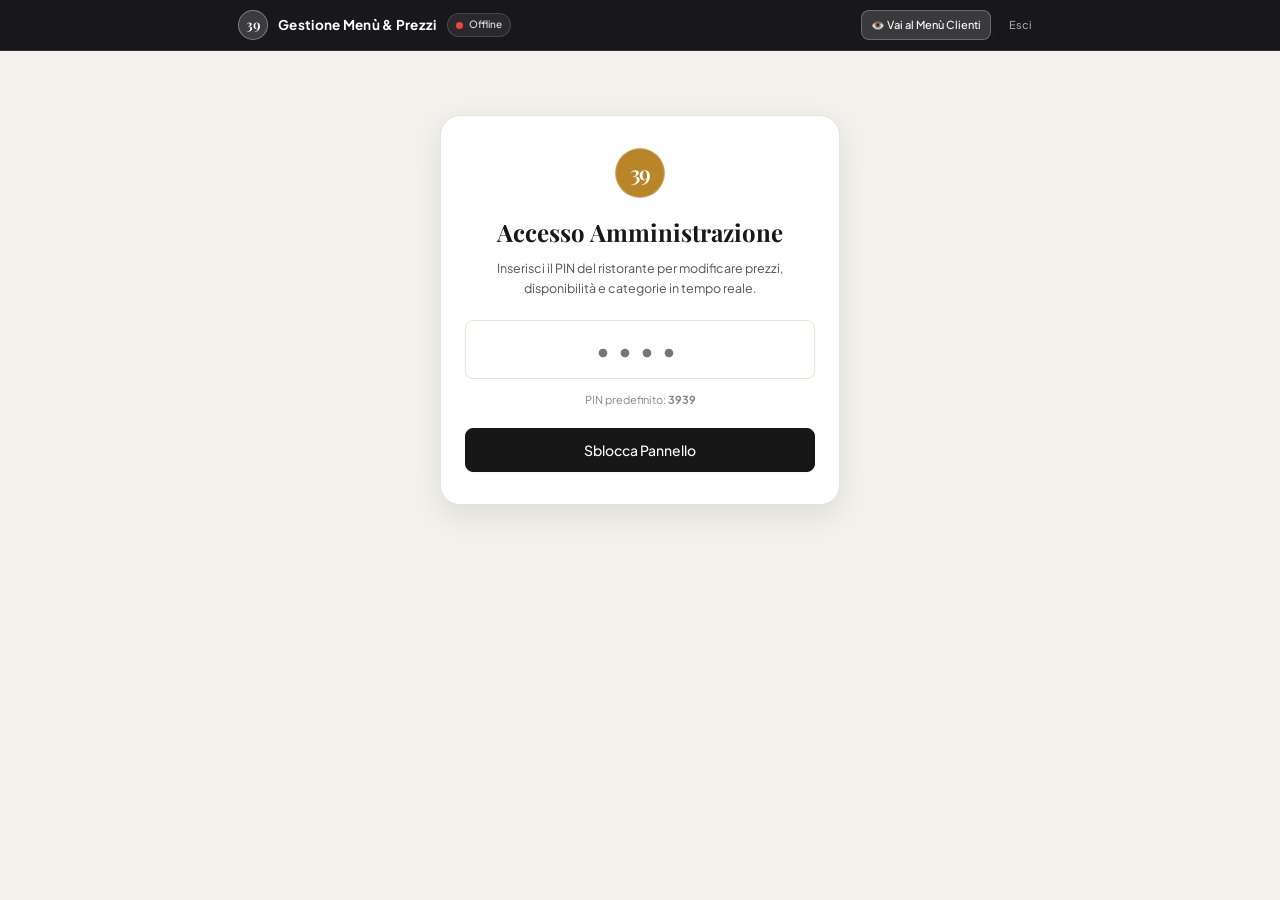
==== admin.html @ ec088609 "feat: digital menu for 39 Cafe with real-time sync and separated admin panel" ====
<!DOCTYPE html>
<html lang="it">
<head>
  <meta charset="utf-8" />
  <meta name="viewport" content="width=device-width, initial-scale=1, maximum-scale=5, viewport-fit=cover" />
  <meta name="theme-color" content="#18181b" />
  <meta name="robots" content="noindex, nofollow" />
  
  <title>Pannello di Gestione — 39 Café & Bistrot</title>

  <!-- Google Fonts: Playfair Display & Plus Jakarta Sans -->
  <link rel="preconnect" href="https://fonts.googleapis.com" />
  <link rel="preconnect" href="https://fonts.gstatic.com" crossorigin />
  <link href="https://fonts.googleapis.com/css2?family=Playfair+Display:ital,wght@0,400;0,600;0,700;1,400&family=Plus+Jakarta+Sans:wght@400;500;600;700&display=swap" rel="stylesheet" />

  <!-- Stylesheet Unificato -->
  <link rel="stylesheet" href="style.css" />
</head>
<body style="background: var(--bg-subtle);">

  <!-- Barra Superiore Navigazione Rapida Admin -->
  <div style="background: #18181b; color: #fff; border-bottom: 1px solid rgba(255,255,255,0.1); padding: 10px 0;">
    <div class="app-container" style="display: flex; justify-content: space-between; align-items: center; gap: 10px; flex-wrap: wrap;">
      <div style="display: flex; align-items: center; gap: 10px;">
        <span class="brand-logo-mark" style="width: 30px; height: 30px; font-size: 14px;">39</span>
        <strong style="font-size: 13.5px; letter-spacing: 0.3px;">Gestione Menù & Prezzi</strong>
        <div class="live-indicator" style="background: rgba(255,255,255,0.08); font-size: 10px; padding: 3px 8px;">
          <span class="live-dot" id="live-dot"></span>
          <span id="live-status-text">Online Live</span>
        </div>
      </div>

      <div style="display: flex; gap: 8px;">
        <a href="index.html" class="btn sm" style="background: rgba(255,255,255,0.15); color: #fff; border-color: rgba(255,255,255,0.25);">
          👁️ Vai al Menù Clienti
        </a>
        <button id="admin-logout-btn" class="btn sm" style="background: transparent; color: #a1a1aa; border-color: transparent;" onclick="window.AdminApp.logout()">
          Esci
        </button>
      </div>
    </div>
  </div>

  <!-- Contenitore Principale Schermata PIN o Dashboard -->
  <main class="app-container" style="padding-top: 24px; padding-bottom: 60px;">
    
    <!-- Schermata di Sblocco PIN (se non autenticato) -->
    <div id="admin-auth-screen" style="display: none; max-width: 400px; margin: 40px auto; text-align: center;">
      <div class="modal-box" style="padding: 32px 24px; box-shadow: var(--shadow-lg);">
        <div class="brand-logo-mark" style="margin: 0 auto 16px; background: var(--accent); color: #fff; width: 50px; height: 50px; font-size: 22px;">39</div>
        <h2 style="font-family: var(--font-serif); font-size: 24px; margin-bottom: 8px;">Accesso Amministrazione</h2>
        <p style="font-size: 12.5px; color: var(--ink-secondary); margin-bottom: 22px;">
          Inserisci il PIN del ristorante per modificare prezzi, disponibilità e categorie in tempo reale.
        </p>

        <form id="admin-pin-login-form">
          <input 
            type="password" 
            id="admin-standalone-pin-input" 
            class="form-control" 
            placeholder="••••" 
            maxlength="8" 
            style="text-align: center; font-size: 26px; letter-spacing: 8px; padding: 12px; margin-bottom: 12px;"
            autofocus
          />

          <p style="font-size: 11px; color: var(--ink-muted); margin-bottom: 20px;">
            PIN predefinito: <strong>3939</strong>
          </p>

          <button type="submit" class="btn primary" style="width: 100%; padding: 12px; font-size: 14px;">
            Sblocca Pannello
          </button>
        </form>
      </div>
    </div>

    <!-- Schermata Dashboard Completa (visibile dopo PIN) -->
    <div id="admin-dashboard-screen" style="display: none;">
      <!-- Popolato dinamicamente da admin.js -->
    </div>

  </main>

  <!-- Container Notifiche Toast -->
  <div class="toast-container" aria-live="polite"></div>

  <!-- ================= SCRIPT PANNELLO GESTIONE ================= -->
  <script src="js/data.js"></script>
  <script src="js/sync.js"></script>
  <script src="js/admin.js"></script>

</body>
</html>
---- style.css ----
/* ==========================================================================
   39 CAFÉ & BISTROT - STYLE SYSTEM (MINIMAL, ELEGANT, ULTRA-RESPONSIVE)
   ========================================================================== */

:root {
  --bg: #f9f8f5;
  --bg-subtle: #f3f1ec;
  --surface: #ffffff;
  --surface-hover: #faf9f6;
  --border: #e6e3dc;
  --border-focus: #c29d4c;
  
  --ink: #171717;
  --ink-secondary: #52525b;
  --ink-muted: #8b8882;
  
  --accent: #b88628;
  --accent-light: #fdf6e7;
  --accent-hover: #9c7120;
  
  --success: #15803d;
  --success-bg: #ecfdf5;
  --danger: #b91c1c;
  --danger-bg: #fef2f2;
  
  --radius-sm: 8px;
  --radius-md: 14px;
  --radius-lg: 20px;
  --radius-full: 9999px;
  
  --shadow-sm: 0 1px 3px rgba(0, 0, 0, 0.04);
  --shadow-md: 0 4px 14px rgba(0, 0, 0, 0.06);
  --shadow-lg: 0 10px 30px rgba(0, 0, 0, 0.09);
  
  --font-serif: 'Playfair Display', Georgia, serif;
  --font-sans: 'Plus Jakarta Sans', -apple-system, BlinkMacSystemFont, "Segoe UI", Roboto, sans-serif;
  
  --transition: all 0.2s cubic-bezier(0.16, 1, 0.3, 1);
}

/* Base Reset */
*, *::before, *::after {
  box-sizing: border-box;
  margin: 0;
  padding: 0;
}

html {
  scroll-behavior: smooth;
  -webkit-font-smoothing: antialiased;
  -moz-osx-font-smoothing: grayscale;
}

body {
  font-family: var(--font-sans);
  background: var(--bg);
  color: var(--ink);
  line-height: 1.55;
  font-size: 14px;
  padding-bottom: 70px;
}

img {
  max-width: 100%;
  height: auto;
  display: block;
}

button, input, select, textarea {
  font-family: inherit;
  font-size: inherit;
  color: inherit;
}

button {
  cursor: pointer;
  border: none;
  background: none;
  transition: var(--transition);
}

a {
  color: inherit;
  text-decoration: none;
}

/* ==========================================================================
   LAYOUT & CONTAINER
   ========================================================================== */

.app-container {
  max-width: 840px;
  margin: 0 auto;
  padding: 0 18px;
}

/* Header & Brand Banner */
.brand-hero {
  position: relative;
  border-radius: var(--radius-lg);
  overflow: hidden;
  margin-top: 18px;
  margin-bottom: 24px;
  background: #1e1e24;
  box-shadow: var(--shadow-md);
  min-height: 240px;
  display: flex;
  align-items: flex-end;
}

.brand-hero-img {
  position: absolute;
  inset: 0;
  width: 100%;
  height: 100%;
  object-fit: cover;
  filter: brightness(0.72) contrast(1.05);
  transition: transform 0.8s ease;
}

.brand-hero:hover .brand-hero-img {
  transform: scale(1.02);
}

.brand-hero-overlay {
  position: relative;
  z-index: 2;
  width: 100%;
  padding: 30px 24px 24px;
  background: linear-gradient(to top, rgba(14, 14, 16, 0.92) 0%, rgba(14, 14, 16, 0.4) 65%, transparent 100%);
  color: #ffffff;
}

.brand-badge-wrap {
  display: flex;
  justify-content: space-between;
  align-items: center;
  margin-bottom: 12px;
}

.brand-logo-mark {
  display: inline-flex;
  align-items: center;
  justify-content: center;
  width: 44px;
  height: 44px;
  border-radius: var(--radius-full);
  background: rgba(255, 255, 255, 0.16);
  backdrop-filter: blur(8px);
  border: 1px solid rgba(255, 255, 255, 0.35);
  font-family: var(--font-serif);
  font-size: 20px;
  font-weight: 600;
  color: #ffffff;
  letter-spacing: -0.5px;
}

.live-indicator {
  display: inline-flex;
  align-items: center;
  gap: 6px;
  padding: 5px 12px;
  border-radius: var(--radius-full);
  background: rgba(20, 20, 22, 0.65);
  backdrop-filter: blur(8px);
  border: 1px solid rgba(255, 255, 255, 0.15);
  font-size: 11px;
  font-weight: 500;
  color: #e4e4e7;
}

.live-dot {
  width: 7px;
  height: 7px;
  border-radius: 50%;
  background: #22c55e;
  box-shadow: 0 0 8px #22c55e;
  animation: pulse 2s infinite;
}

.live-dot.syncing {
  background: #eab308;
  box-shadow: 0 0 8px #eab308;
}

.live-dot.offline {
  background: #ef4444;
  box-shadow: none;
  animation: none;
}

@keyframes pulse {
  0% { transform: scale(0.95); opacity: 0.8; }
  50% { transform: scale(1.3); opacity: 1; }
  100% { transform: scale(0.95); opacity: 0.8; }
}

.brand-title {
  font-family: var(--font-serif);
  font-size: 34px;
  font-weight: 600;
  letter-spacing: -0.5px;
  line-height: 1.15;
  margin-bottom: 6px;
  text-shadow: 0 2px 4px rgba(0, 0, 0, 0.4);
}

.brand-subtitle {
  font-size: 13.5px;
  color: #d4d4d8;
  font-weight: 400;
  max-width: 560px;
  line-height: 1.45;
}

.brand-meta-pills {
  display: flex;
  flex-wrap: wrap;
  gap: 8px;
  margin-top: 14px;
  font-size: 11.5px;
}

.meta-pill {
  display: inline-flex;
  align-items: center;
  gap: 5px;
  padding: 4px 10px;
  border-radius: var(--radius-full);
  background: rgba(255, 255, 255, 0.12);
  backdrop-filter: blur(6px);
  color: #f4f4f5;
  border: 1px solid rgba(255, 255, 255, 0.1);
}

/* ==========================================================================
   SEARCH & STICKY CATEGORIES BAR
   ========================================================================== */

.menu-controls {
  position: sticky;
  top: 0;
  z-index: 90;
  background: rgba(249, 248, 245, 0.94);
  backdrop-filter: blur(12px);
  padding: 10px 0 12px;
  margin-bottom: 22px;
  border-bottom: 1px solid rgba(230, 227, 220, 0.8);
}

.search-box-wrap {
  position: relative;
  margin-bottom: 10px;
}

.search-icon {
  position: absolute;
  left: 14px;
  top: 50%;
  transform: translateY(-50%);
  color: var(--ink-muted);
  pointer-events: none;
  font-size: 14px;
}

.search-input {
  width: 100%;
  padding: 10px 14px 10px 38px;
  background: var(--surface);
  border: 1px solid var(--border);
  border-radius: var(--radius-full);
  font-size: 13.5px;
  outline: none;
  box-shadow: var(--shadow-sm);
  transition: var(--transition);
}

.search-input:focus {
  border-color: var(--border-focus);
  box-shadow: 0 0 0 3px rgba(184, 134, 40, 0.12);
}

.category-nav-bar {
  display: flex;
  gap: 7px;
  overflow-x: auto;
  scrollbar-width: none;
  -webkit-overflow-scrolling: touch;
  padding: 3px 2px;
}

.category-nav-bar::-webkit-scrollbar {
  display: none;
}

.cat-pill-btn {
  white-space: nowrap;
  padding: 7px 15px;
  border-radius: var(--radius-full);
  font-size: 12.5px;
  font-weight: 500;
  background: var(--surface);
  color: var(--ink-secondary);
  border: 1px solid var(--border);
  box-shadow: var(--shadow-sm);
  transition: var(--transition);
}

.cat-pill-btn:hover {
  border-color: var(--ink-muted);
  color: var(--ink);
}

.cat-pill-btn.active {
  background: var(--ink);
  color: #ffffff;
  border-color: var(--ink);
  box-shadow: 0 2px 8px rgba(0, 0, 0, 0.15);
}

.cat-pill-btn .count {
  display: inline-block;
  margin-left: 4px;
  font-size: 10.5px;
  opacity: 0.7;
}

/* Quick Filter Chips (Dietary) */
.filter-chips {
  display: flex;
  gap: 6px;
  overflow-x: auto;
  scrollbar-width: none;
  padding-top: 6px;
}

.filter-chips::-webkit-scrollbar {
  display: none;
}

.chip-btn {
  padding: 4px 10px;
  border-radius: var(--radius-full);
  font-size: 11px;
  font-weight: 500;
  background: var(--bg-subtle);
  border: 1px solid transparent;
  color: var(--ink-secondary);
  transition: var(--transition);
}

.chip-btn.active {
  background: var(--accent-light);
  border-color: var(--accent);
  color: var(--accent-hover);
  font-weight: 600;
}

/* ==========================================================================
   CATEGORY SECTIONS & DISH CARDS (FOTO VISIBILI & MINIMAL)
   ========================================================================== */

.category-section {
  margin-bottom: 34px;
  scroll-margin-top: 130px;
}

.category-header {
  margin-bottom: 16px;
  padding-bottom: 8px;
  border-bottom: 1.5px solid var(--border);
  display: flex;
  justify-content: space-between;
  align-items: baseline;
}

.category-header h2 {
  font-family: var(--font-serif);
  font-size: 24px;
  font-weight: 600;
  color: var(--ink);
  letter-spacing: -0.3px;
}

.category-header .cat-desc {
  font-size: 12.5px;
  color: var(--ink-muted);
  font-style: italic;
}

.dishes-grid {
  display: grid;
  grid-template-columns: 1fr;
  gap: 16px;
}

@media (min-width: 680px) {
  .dishes-grid {
    grid-template-columns: repeat(2, 1fr);
    gap: 18px;
  }
}

/* DISH CARD (FOTO BEN VISIBILE) */
.dish-card {
  background: var(--surface);
  border: 1px solid var(--border);
  border-radius: var(--radius-md);
  overflow: hidden;
  box-shadow: var(--shadow-sm);
  display: flex;
  flex-direction: column;
  transition: var(--transition);
  position: relative;
}

.dish-card:hover {
  box-shadow: var(--shadow-md);
  border-color: #d1cec7;
  transform: translateY(-2px);
}

.dish-card.unavailable {
  opacity: 0.62;
  filter: grayscale(0.2);
}

/* Card Photo Showcase */
.dish-card-img-wrap {
  width: 100%;
  height: 180px;
  position: relative;
  overflow: hidden;
  background: #ecebe6;
  cursor: pointer;
}

.dish-card-img {
  width: 100%;
  height: 100%;
  object-fit: cover;
  transition: transform 0.5s ease;
}

.dish-card:hover .dish-card-img {
  transform: scale(1.04);
}

.dish-badge {
  position: absolute;
  top: 10px;
  left: 10px;
  padding: 4px 9px;
  border-radius: var(--radius-full);
  font-size: 10.5px;
  font-weight: 600;
  letter-spacing: 0.3px;
  text-transform: uppercase;
  background: rgba(24, 24, 27, 0.85);
  color: #ffffff;
  backdrop-filter: blur(4px);
  z-index: 2;
}

.dish-badge.gold {
  background: rgba(184, 134, 40, 0.9);
  color: #fff;
}

.sold-out-overlay {
  position: absolute;
  inset: 0;
  background: rgba(24, 24, 27, 0.55);
  backdrop-filter: blur(2px);
  display: flex;
  align-items: center;
  justify-content: center;
  color: #ffffff;
  font-weight: 700;
  font-size: 14px;
  letter-spacing: 1px;
  text-transform: uppercase;
  z-index: 3;
}

/* Card Content */
.dish-card-body {
  padding: 15px 16px 16px;
  display: flex;
  flex-direction: column;
  flex-grow: 1;
}

.dish-title-row {
  display: flex;
  justify-content: space-between;
  align-items: flex-start;
  gap: 10px;
  margin-bottom: 6px;
}

.dish-name {
  font-family: var(--font-serif);
  font-size: 17.5px;
  font-weight: 600;
  color: var(--ink);
  line-height: 1.25;
}

.dish-price {
  font-family: var(--font-sans);
  font-size: 15px;
  font-weight: 700;
  color: var(--accent);
  white-space: nowrap;
}

.dish-desc {
  font-size: 12.5px;
  color: var(--ink-secondary);
  line-height: 1.45;
  margin-bottom: 12px;
  flex-grow: 1;
}

/* Dietary & Allergens info */
.dish-card-footer {
  display: flex;
  flex-wrap: wrap;
  align-items: center;
  justify-content: space-between;
  gap: 8px;
  padding-top: 10px;
  border-top: 1px dashed var(--border);
  font-size: 11px;
}

.dietary-tags {
  display: flex;
  flex-wrap: wrap;
  gap: 5px;
}

.diet-pill {
  padding: 2px 7px;
  border-radius: var(--radius-sm);
  background: var(--bg-subtle);
  color: var(--ink-secondary);
  font-size: 10.5px;
  font-weight: 500;
}

.allergens-pill {
  color: var(--ink-muted);
  font-size: 10.5px;
  cursor: pointer;
}

.allergens-pill:hover {
  color: var(--ink);
  text-decoration: underline;
}

/* Empty State */
.empty-notice {
  text-align: center;
  padding: 40px 20px;
  background: var(--surface);
  border: 1px dashed var(--border);
  border-radius: var(--radius-md);
  color: var(--ink-muted);
}

/* ==========================================================================
   FOOTER & ADMIN ACCESS
   ========================================================================== */

.site-footer {
  text-align: center;
  margin-top: 50px;
  padding-top: 25px;
  border-top: 1px solid var(--border);
  color: var(--ink-muted);
  font-size: 11.5px;
}

.footer-admin-btn {
  display: inline-flex;
  align-items: center;
  gap: 6px;
  margin-top: 12px;
  padding: 7px 16px;
  border-radius: var(--radius-full);
  background: var(--surface);
  border: 1px solid var(--border);
  color: var(--ink-secondary);
  font-size: 11.5px;
  font-weight: 500;
}

.footer-admin-btn:hover {
  background: var(--bg-subtle);
  color: var(--ink);
  border-color: var(--ink-muted);
}

/* ==========================================================================
   ADMIN PANEL (MINIMAL, DINAMICO 100%, SICURO)
   ========================================================================== */

.admin-view {
  background: var(--surface);
  border: 1px solid var(--border);
  border-radius: var(--radius-lg);
  box-shadow: var(--shadow-lg);
  margin-top: 20px;
  margin-bottom: 40px;
  overflow: hidden;
}

.admin-header {
  padding: 22px 24px;
  background: #18181b;
  color: #ffffff;
  display: flex;
  justify-content: space-between;
  align-items: center;
  flex-wrap: wrap;
  gap: 14px;
}

.admin-header h1 {
  font-family: var(--font-serif);
  font-size: 24px;
  font-weight: 600;
  margin-bottom: 4px;
}

.admin-header p {
  font-size: 12px;
  color: #a1a1aa;
}

.admin-header-actions {
  display: flex;
  gap: 8px;
}

.admin-nav-tabs {
  display: flex;
  border-bottom: 1px solid var(--border);
  background: var(--bg);
  padding: 0 16px;
  overflow-x: auto;
}

.admin-tab {
  padding: 12px 18px;
  font-size: 13px;
  font-weight: 500;
  color: var(--ink-secondary);
  border-bottom: 2px solid transparent;
  white-space: nowrap;
}

.admin-tab:hover {
  color: var(--ink);
}

.admin-tab.active {
  color: var(--ink);
  border-bottom-color: var(--accent);
  font-weight: 600;
  background: var(--surface);
}

.admin-content-body {
  padding: 24px;
}

/* Admin Toolbar */
.admin-toolbar {
  display: flex;
  flex-wrap: wrap;
  justify-content: space-between;
  align-items: center;
  gap: 12px;
  margin-bottom: 22px;
}

.admin-action-btn-group {
  display: flex;
  flex-wrap: wrap;
  gap: 8px;
}

/* Buttons */
.btn {
  display: inline-flex;
  align-items: center;
  justify-content: center;
  gap: 6px;
  padding: 8px 14px;
  border-radius: var(--radius-sm);
  font-size: 12.5px;
  font-weight: 500;
  border: 1px solid var(--border);
  background: var(--surface);
  color: var(--ink);
  box-shadow: var(--shadow-sm);
}

.btn:hover {
  background: var(--bg-subtle);
  border-color: #d1cec7;
}

.btn.primary {
  background: var(--ink);
  color: #ffffff;
  border-color: var(--ink);
}

.btn.primary:hover {
  background: #27272a;
}

.btn.accent {
  background: var(--accent);
  color: #ffffff;
  border-color: var(--accent);
}

.btn.accent:hover {
  background: var(--accent-hover);
}

.btn.danger {
  color: var(--danger);
  border-color: #fecaca;
  background: var(--danger-bg);
}

.btn.danger:hover {
  background: #fee2e2;
}

.btn.sm {
  padding: 5px 9px;
  font-size: 11px;
}

/* Quick Toggle Switch for Available / Sold Out */
.avail-toggle {
  display: inline-flex;
  align-items: center;
  gap: 7px;
  cursor: pointer;
  user-select: none;
  padding: 5px 10px;
  border-radius: var(--radius-full);
  font-size: 11.5px;
  font-weight: 600;
  transition: var(--transition);
}

.avail-toggle.in-stock {
  background: var(--success-bg);
  color: var(--success);
  border: 1px solid #bbf7d0;
}

.avail-toggle.out-of-stock {
  background: var(--danger-bg);
  color: var(--danger);
  border: 1px solid #fecaca;
}

/* Category Admin Card */
.admin-category-card {
  border: 1px solid var(--border);
  border-radius: var(--radius-md);
  margin-bottom: 22px;
  background: var(--surface);
  overflow: hidden;
  box-shadow: var(--shadow-sm);
}

.admin-category-head {
  padding: 14px 18px;
  background: var(--bg-subtle);
  border-bottom: 1px solid var(--border);
  display: flex;
  justify-content: space-between;
  align-items: center;
  flex-wrap: wrap;
  gap: 10px;
}

.admin-category-title-wrap {
  display: flex;
  align-items: center;
  gap: 10px;
}

.admin-category-title-wrap h3 {
  font-family: var(--font-serif);
  font-size: 18px;
  font-weight: 600;
  color: var(--ink);
}

.admin-category-desc {
  font-size: 12px;
  color: var(--ink-muted);
}

/* Admin Dish Row */
.admin-dish-row {
  display: grid;
  grid-template-columns: 56px 1fr auto auto auto;
  gap: 12px;
  align-items: center;
  padding: 12px 18px;
  border-bottom: 1px solid var(--border);
  transition: var(--transition);
}

.admin-dish-row:last-child {
  border-bottom: none;
}

.admin-dish-row:hover {
  background: var(--surface-hover);
}

.admin-dish-thumb {
  width: 56px;
  height: 48px;
  border-radius: var(--radius-sm);
  object-fit: cover;
  background: #e6e3dc;
}

.admin-dish-info h4 {
  font-size: 14px;
  font-weight: 600;
  color: var(--ink);
  margin-bottom: 2px;
}

.admin-dish-info p {
  font-size: 11.5px;
  color: var(--ink-muted);
  max-width: 380px;
  white-space: nowrap;
  overflow: hidden;
  text-overflow: ellipsis;
}

.admin-dish-price-input {
  width: 72px;
  padding: 5px 8px;
  border: 1px solid var(--border);
  border-radius: var(--radius-sm);
  font-size: 12.5px;
  font-weight: 600;
  text-align: right;
  background: var(--bg);
}

.admin-dish-price-input:focus {
  border-color: var(--border-focus);
  background: #ffffff;
}

/* ==========================================================================
   MODAL DIALOGS (ELEGANT & CLEAN)
   ========================================================================== */

.modal-backdrop {
  position: fixed;
  inset: 0;
  background: rgba(18, 18, 20, 0.65);
  backdrop-filter: blur(5px);
  z-index: 1000;
  display: grid;
  place-items: center;
  padding: 16px;
  overflow-y: auto;
}

.modal-box {
  width: min(540px, 100%);
  max-height: 90vh;
  background: var(--surface);
  border-radius: var(--radius-lg);
  box-shadow: var(--shadow-lg);
  border: 1px solid var(--border);
  display: flex;
  flex-direction: column;
  overflow: hidden;
  animation: modalEnter 0.25s cubic-bezier(0.16, 1, 0.3, 1);
}

@keyframes modalEnter {
  from { opacity: 0; transform: translateY(12px) scale(0.98); }
  to { opacity: 1; transform: translateY(0) scale(1); }
}

.modal-header {
  padding: 18px 22px;
  border-bottom: 1px solid var(--border);
  display: flex;
  justify-content: space-between;
  align-items: center;
}

.modal-header h2 {
  font-family: var(--font-serif);
  font-size: 20px;
  font-weight: 600;
}

.modal-close-btn {
  font-size: 20px;
  color: var(--ink-muted);
  padding: 4px;
  border-radius: var(--radius-sm);
}

.modal-close-btn:hover {
  color: var(--ink);
  background: var(--bg-subtle);
}

.modal-body {
  padding: 22px;
  overflow-y: auto;
}

.form-group {
  margin-bottom: 15px;
}

.form-group label {
  display: block;
  font-size: 12px;
  font-weight: 600;
  color: var(--ink-secondary);
  margin-bottom: 5px;
}

.form-control {
  width: 100%;
  padding: 9px 12px;
  border: 1px solid var(--border);
  border-radius: var(--radius-sm);
  background: var(--surface);
  font-size: 13px;
  outline: none;
  transition: var(--transition);
}

.form-control:focus {
  border-color: var(--border-focus);
  box-shadow: 0 0 0 3px rgba(184, 134, 40, 0.12);
}

textarea.form-control {
  min-height: 70px;
  resize: vertical;
}

.form-row {
  display: grid;
  grid-template-columns: 1fr 1fr;
  gap: 12px;
}

.checkbox-group {
  display: flex;
  flex-wrap: wrap;
  gap: 10px;
  margin-top: 6px;
}

.checkbox-label {
  display: inline-flex;
  align-items: center;
  gap: 6px;
  font-size: 12px;
  color: var(--ink-secondary);
  cursor: pointer;
  background: var(--bg-subtle);
  padding: 5px 10px;
  border-radius: var(--radius-sm);
  border: 1px solid var(--border);
}

.checkbox-label input {
  cursor: pointer;
}

.modal-footer {
  padding: 14px 22px;
  border-top: 1px solid var(--border);
  background: var(--bg);
  display: flex;
  justify-content: flex-end;
  gap: 10px;
}

/* ==========================================================================
   TOAST NOTIFICATION (FEEDBACK VISIVO IMMEDIATO)
   ========================================================================== */

.toast-container {
  position: fixed;
  bottom: 24px;
  left: 50%;
  transform: translateX(-50%);
  z-index: 2000;
  display: flex;
  flex-direction: column;
  gap: 8px;
  pointer-events: none;
}

.toast {
  background: #18181b;
  color: #ffffff;
  padding: 10px 18px;
  border-radius: var(--radius-full);
  font-size: 12.5px;
  font-weight: 500;
  box-shadow: var(--shadow-lg);
  border: 1px solid rgba(255, 255, 255, 0.15);
  animation: toastFade 0.25s ease-out;
  display: flex;
  align-items: center;
  gap: 8px;
}

@keyframes toastFade {
  from { opacity: 0; transform: translateY(10px); }
  to { opacity: 1; transform: translateY(0); }
}

/* ==========================================================================
   QR CODE DISPLAY TAB
   ========================================================================== */

.qr-box {
  background: var(--surface);
  border: 1px solid var(--border);
  border-radius: var(--radius-md);
  padding: 30px 20px;
  text-align: center;
  max-width: 420px;
  margin: 0 auto;
}

.qr-img {
  width: 220px;
  height: 220px;
  margin: 16px auto;
  border-radius: var(--radius-sm);
  background: #fff;
  padding: 10px;
  border: 1px solid var(--border);
}

/* ==========================================================================
   RESPONSIVE DESIGN ADAPTATIONS
   ========================================================================== */

@media (max-width: 600px) {
  .app-container {
    padding: 0 12px;
  }
  
  .brand-hero {
    min-height: 200px;
    margin-top: 10px;
    margin-bottom: 16px;
  }
  
  .brand-hero-overlay {
    padding: 20px 16px 16px;
  }
  
  .brand-title {
    font-size: 26px;
  }
  
  .brand-subtitle {
    font-size: 12.5px;
  }
  
  .category-header h2 {
    font-size: 20px;
  }
  
  .dish-card-img-wrap {
    height: 150px;
  }
  
  .admin-header {
    padding: 16px;
  }
  
  .admin-content-body {
    padding: 14px;
  }
  
  .admin-dish-row {
    grid-template-columns: 46px 1fr auto auto;
    gap: 8px;
    padding: 10px 8px;
  }
  
  .admin-dish-thumb {
    width: 46px;
    height: 40px;
  }
  
  .admin-dish-info h4 {
    font-size: 13px;
  }
  
  .admin-dish-price-input {
    width: 62px;
    font-size: 11.5px;
    padding: 4px;
  }
}

/* Print Styles for QR Code Table Tent */
@media print {
  body {
    background: #fff;
    padding: 0;
  }
  #public-menu-container,
  .admin-header,
  .admin-nav-tabs,
  .admin-toolbar,
  .btn,
  .site-footer,
  .toast-container {
    display: none !important;
  }
  .admin-view {
    border: none;
    box-shadow: none;
    margin: 0;
  }
  .admin-content-body {
    padding: 0;
  }
  .qr-box {
    border: 2px solid #222;
    border-radius: 16px;
    padding: 40px;
    max-width: 500px;
    margin: 60px auto;
    page-break-inside: avoid;
  }
  .qr-img {
    width: 260px;
    height: 260px;
  }
}
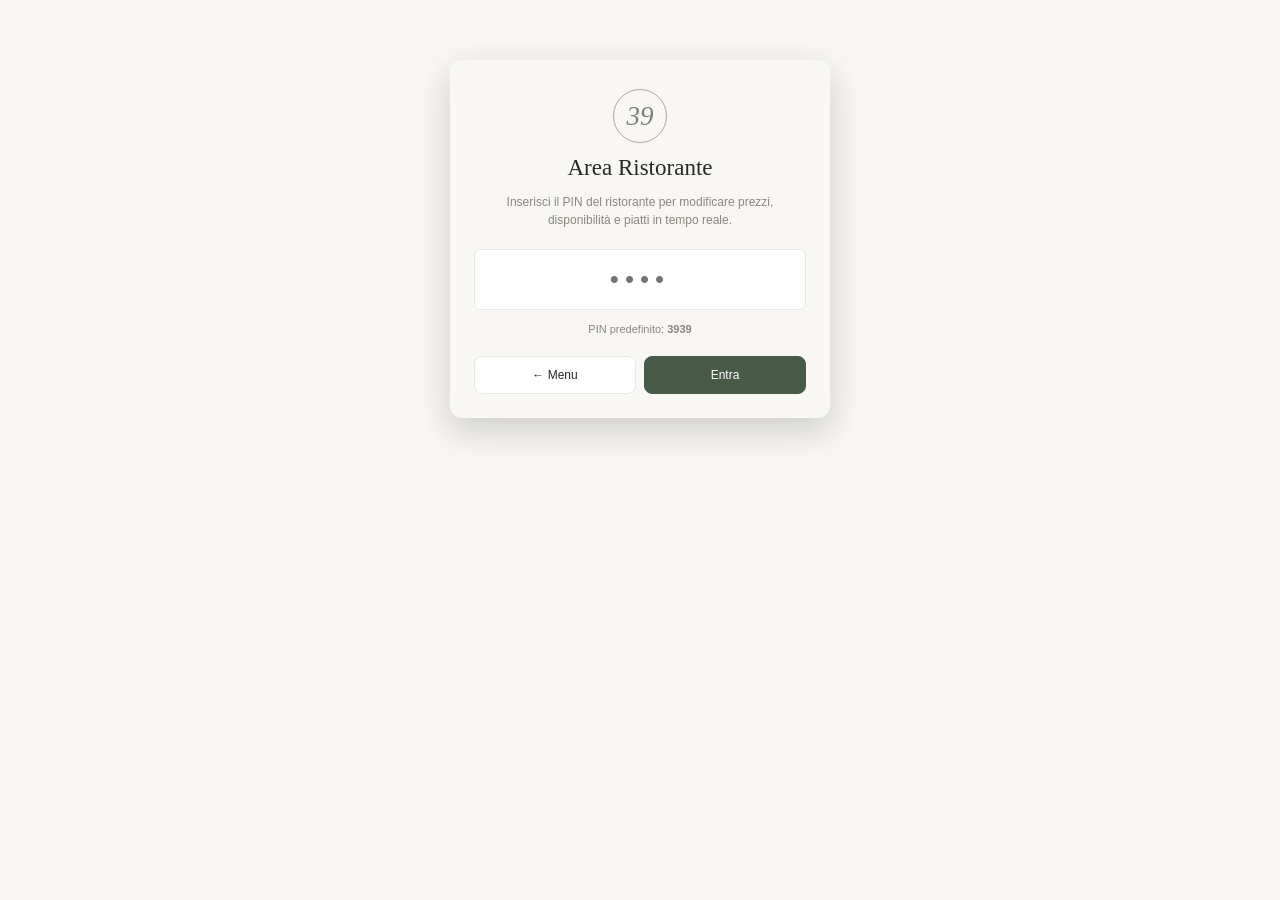
==== commit d9bd49ce: "Restyling interfaccia grafica minimale carta & inchiostro (Georgia, accordion e minimal admin)" ====
--- a/admin.html
+++ b/admin.html
@@ -2,90 +2,56 @@
 <html lang="it">
 <head>
   <meta charset="utf-8" />
-  <meta name="viewport" content="width=device-width, initial-scale=1, maximum-scale=5, viewport-fit=cover" />
-  <meta name="theme-color" content="#18181b" />
+  <meta name="viewport" content="width=device-width, initial-scale=1" />
+  <meta name="theme-color" content="#f8f7f4" />
   <meta name="robots" content="noindex, nofollow" />
   
-  <title>Pannello di Gestione — 39 Café & Bistrot</title>
+  <title>Gestione menu — 39 Café & Bistrot</title>
 
-  <!-- Google Fonts: Playfair Display & Plus Jakarta Sans -->
-  <link rel="preconnect" href="https://fonts.googleapis.com" />
-  <link rel="preconnect" href="https://fonts.gstatic.com" crossorigin />
-  <link href="https://fonts.googleapis.com/css2?family=Playfair+Display:ital,wght@0,400;0,600;0,700;1,400&family=Plus+Jakarta+Sans:wght@400;500;600;700&display=swap" rel="stylesheet" />
-
-  <!-- Stylesheet Unificato -->
+  <!-- Foglio di Stile Minimal Paper & Ink -->
   <link rel="stylesheet" href="style.css" />
 </head>
-<body style="background: var(--bg-subtle);">
+<body>
 
-  <!-- Barra Superiore Navigazione Rapida Admin -->
-  <div style="background: #18181b; color: #fff; border-bottom: 1px solid rgba(255,255,255,0.1); padding: 10px 0;">
-    <div class="app-container" style="display: flex; justify-content: space-between; align-items: center; gap: 10px; flex-wrap: wrap;">
-      <div style="display: flex; align-items: center; gap: 10px;">
-        <span class="brand-logo-mark" style="width: 30px; height: 30px; font-size: 14px;">39</span>
-        <strong style="font-size: 13.5px; letter-spacing: 0.3px;">Gestione Menù & Prezzi</strong>
-        <div class="live-indicator" style="background: rgba(255,255,255,0.08); font-size: 10px; padding: 3px 8px;">
-          <span class="live-dot" id="live-dot"></span>
-          <span id="live-status-text">Online Live</span>
+  <!-- Schermata di Sblocco PIN (se non autenticato) -->
+  <div id="admin-auth-screen" style="display: none; padding: 60px 15px;">
+    <div class="modal" style="margin: auto; max-width: 380px; text-align: center;">
+      <div class="brand-mark" style="margin-top: 5px;">39</div>
+      <h2 style="margin-bottom: 6px;">Area Ristorante</h2>
+      <p style="font-size: 12px; color: var(--muted); margin-bottom: 20px;">
+        Inserisci il PIN del ristorante per modificare prezzi, disponibilità e piatti in tempo reale.
+      </p>
+
+      <form id="admin-pin-login-form">
+        <input 
+          type="password" 
+          id="admin-standalone-pin-input" 
+          placeholder="••••" 
+          maxlength="8" 
+          style="text-align: center; font-size: 26px; letter-spacing: 6px; padding: 10px; margin-bottom: 8px;"
+          autofocus
+        />
+        <p style="font-size: 11px; color: var(--muted); margin-bottom: 18px;">
+          PIN predefinito: <strong>3939</strong>
+        </p>
+
+        <div style="display: flex; gap: 8px;">
+          <a href="index.html" class="btn" style="flex: 1;">← Menu</a>
+          <button type="submit" class="btn primary" style="flex: 1;">Entra</button>
         </div>
-      </div>
-
-      <div style="display: flex; gap: 8px;">
-        <a href="index.html" class="btn sm" style="background: rgba(255,255,255,0.15); color: #fff; border-color: rgba(255,255,255,0.25);">
-          👁️ Vai al Menù Clienti
-        </a>
-        <button id="admin-logout-btn" class="btn sm" style="background: transparent; color: #a1a1aa; border-color: transparent;" onclick="window.AdminApp.logout()">
-          Esci
-        </button>
-      </div>
+      </form>
     </div>
   </div>
 
-  <!-- Contenitore Principale Schermata PIN o Dashboard -->
-  <main class="app-container" style="padding-top: 24px; padding-bottom: 60px;">
-    
-    <!-- Schermata di Sblocco PIN (se non autenticato) -->
-    <div id="admin-auth-screen" style="display: none; max-width: 400px; margin: 40px auto; text-align: center;">
-      <div class="modal-box" style="padding: 32px 24px; box-shadow: var(--shadow-lg);">
-        <div class="brand-logo-mark" style="margin: 0 auto 16px; background: var(--accent); color: #fff; width: 50px; height: 50px; font-size: 22px;">39</div>
-        <h2 style="font-family: var(--font-serif); font-size: 24px; margin-bottom: 8px;">Accesso Amministrazione</h2>
-        <p style="font-size: 12.5px; color: var(--ink-secondary); margin-bottom: 22px;">
-          Inserisci il PIN del ristorante per modificare prezzi, disponibilità e categorie in tempo reale.
-        </p>
-
-        <form id="admin-pin-login-form">
-          <input 
-            type="password" 
-            id="admin-standalone-pin-input" 
-            class="form-control" 
-            placeholder="••••" 
-            maxlength="8" 
-            style="text-align: center; font-size: 26px; letter-spacing: 8px; padding: 12px; margin-bottom: 12px;"
-            autofocus
-          />
-
-          <p style="font-size: 11px; color: var(--ink-muted); margin-bottom: 20px;">
-            PIN predefinito: <strong>3939</strong>
-          </p>
-
-          <button type="submit" class="btn primary" style="width: 100%; padding: 12px; font-size: 14px;">
-            Sblocca Pannello
-          </button>
-        </form>
-      </div>
-    </div>
-
-    <!-- Schermata Dashboard Completa (visibile dopo PIN) -->
-    <div id="admin-dashboard-screen" style="display: none;">
-      <!-- Popolato dinamicamente da admin.js -->
-    </div>
-
+  <!-- Dashboard Admin Principale (visibile dopo PIN) -->
+  <main class="admin" id="admin-dashboard-screen" style="display: none;">
+    <!-- Popolato dinamicamente da admin.js -->
   </main>
 
-  <!-- Container Notifiche Toast -->
+  <!-- Contenitore Notifiche Toast -->
   <div class="toast-container" aria-live="polite"></div>
 
-  <!-- ================= SCRIPT PANNELLO GESTIONE ================= -->
+  <!-- Scripts -->
   <script src="js/data.js"></script>
   <script src="js/sync.js"></script>
   <script src="js/admin.js"></script>
--- a/style.css
+++ b/style.css
@@ -1,82 +1,42 @@
 /* ==========================================================================
-   39 CAFÉ & BISTROT - STYLE SYSTEM (MINIMAL, ELEGANT, ULTRA-RESPONSIVE)
+   39 CAFÉ & BISTROT - MINIMAL PAPER & INK DESIGN SYSTEM
+   Stile minimalista, caldo ed editoriale per menu digitale e pannello admin.
    ========================================================================== */
 
 :root {
-  --bg: #f9f8f5;
-  --bg-subtle: #f3f1ec;
-  --surface: #ffffff;
-  --surface-hover: #faf9f6;
-  --border: #e6e3dc;
-  --border-focus: #c29d4c;
-  
-  --ink: #171717;
-  --ink-secondary: #52525b;
-  --ink-muted: #8b8882;
-  
-  --accent: #b88628;
-  --accent-light: #fdf6e7;
-  --accent-hover: #9c7120;
-  
-  --success: #15803d;
-  --success-bg: #ecfdf5;
-  --danger: #b91c1c;
-  --danger-bg: #fef2f2;
-  
+  --bg: #f8f7f4;
+  --paper: #ffffff;
+  --ink: #292923;
+  --muted: #89877e;
+  --line: #e9e8e2;
+  --green: #485b49;
+  --green-hover: #3a4a3b;
+  --radius: 12px;
   --radius-sm: 8px;
-  --radius-md: 14px;
-  --radius-lg: 20px;
-  --radius-full: 9999px;
-  
+  --font-serif: Georgia, "Times New Roman", serif;
+  --font-sans: Arial, -apple-system, BlinkMacSystemFont, "Segoe UI", Roboto, sans-serif;
   --shadow-sm: 0 1px 3px rgba(0, 0, 0, 0.04);
-  --shadow-md: 0 4px 14px rgba(0, 0, 0, 0.06);
-  --shadow-lg: 0 10px 30px rgba(0, 0, 0, 0.09);
-  
-  --font-serif: 'Playfair Display', Georgia, serif;
-  --font-sans: 'Plus Jakarta Sans', -apple-system, BlinkMacSystemFont, "Segoe UI", Roboto, sans-serif;
-  
-  --transition: all 0.2s cubic-bezier(0.16, 1, 0.3, 1);
-}
-
-/* Base Reset */
-*, *::before, *::after {
+  --shadow-modal: 0 12px 35px rgba(32, 32, 25, 0.2);
+}
+
+* {
   box-sizing: border-box;
+}
+
+body {
   margin: 0;
-  padding: 0;
-}
-
-html {
-  scroll-behavior: smooth;
+  background: var(--bg);
+  color: var(--ink);
+  font: 14px/1.5 var(--font-sans);
   -webkit-font-smoothing: antialiased;
-  -moz-osx-font-smoothing: grayscale;
-}
-
-body {
-  font-family: var(--font-sans);
-  background: var(--bg);
-  color: var(--ink);
-  line-height: 1.55;
-  font-size: 14px;
-  padding-bottom: 70px;
-}
-
-img {
-  max-width: 100%;
-  height: auto;
-  display: block;
-}
-
-button, input, select, textarea {
-  font-family: inherit;
-  font-size: inherit;
-  color: inherit;
+}
+
+button, input, textarea, select {
+  font: inherit;
 }
 
 button {
   cursor: pointer;
-  border: none;
-  background: none;
-  transition: var(--transition);
 }
 
 a {
@@ -85,1090 +45,751 @@
 }
 
 /* ==========================================================================
-   LAYOUT & CONTAINER
+   LAYOUT PAGINA PUBBLICA
    ========================================================================== */
 
-.app-container {
-  max-width: 840px;
-  margin: 0 auto;
-  padding: 0 18px;
-}
-
-/* Header & Brand Banner */
-.brand-hero {
-  position: relative;
-  border-radius: var(--radius-lg);
+.page {
+  max-width: 780px;
+  margin: auto;
+  padding: 34px 22px 70px;
+}
+
+.brand {
+  padding: 40px 0 28px;
+  text-align: center;
+}
+
+.brand-photo {
+  width: 100%;
+  height: 180px;
+  border-radius: var(--radius);
+  background: #e8e5df;
+  display: grid;
+  place-items: center;
+  color: #999;
   overflow: hidden;
-  margin-top: 18px;
-  margin-bottom: 24px;
-  background: #1e1e24;
-  box-shadow: var(--shadow-md);
-  min-height: 240px;
-  display: flex;
-  align-items: flex-end;
-}
-
-.brand-hero-img {
-  position: absolute;
-  inset: 0;
+  margin-bottom: 5px;
+}
+
+.brand-photo img {
   width: 100%;
   height: 100%;
   object-fit: cover;
-  filter: brightness(0.72) contrast(1.05);
-  transition: transform 0.8s ease;
-}
-
-.brand-hero:hover .brand-hero-img {
-  transform: scale(1.02);
-}
-
-.brand-hero-overlay {
+  display: block;
+}
+
+.brand-mark {
+  width: 54px;
+  height: 54px;
+  margin: 25px auto 12px;
+  border: 1px solid #aaa99f;
+  border-radius: 50%;
+  display: grid;
+  place-items: center;
+  color: #7d8176;
+  font: italic 27px var(--font-serif);
+  line-height: 1;
+}
+
+.brand h1 {
+  font: 32px/1.1 var(--font-serif);
+  font-weight: 400;
+  margin: 0 0 8px;
+  letter-spacing: -0.4px;
+  color: var(--ink);
+}
+
+.brand p {
+  font: 14px var(--font-serif);
+  color: var(--muted);
+  margin: 0;
+}
+
+.brand-meta {
+  font-size: 11px;
+  color: var(--muted);
+  margin-top: 10px;
+  display: flex;
+  justify-content: center;
+  gap: 14px;
+  flex-wrap: wrap;
+}
+
+/* Controls: Ricerca e Filtri */
+.controls-wrap {
+  margin: 18px 0 16px;
+}
+
+.search-box {
   position: relative;
-  z-index: 2;
+  margin-bottom: 12px;
+}
+
+.search-box input {
   width: 100%;
-  padding: 30px 24px 24px;
-  background: linear-gradient(to top, rgba(14, 14, 16, 0.92) 0%, rgba(14, 14, 16, 0.4) 65%, transparent 100%);
-  color: #ffffff;
-}
-
-.brand-badge-wrap {
+  padding: 10px 14px 10px 36px;
+  background: var(--paper);
+  border: 1px solid var(--line);
+  border-radius: var(--radius-sm);
+  color: var(--ink);
+  font-size: 13px;
+  outline: none;
+  transition: border-color 0.15s ease;
+}
+
+.search-box input:focus {
+  border-color: #aaa99f;
+}
+
+.search-box input::placeholder {
+  color: #a4a29a;
+}
+
+.search-box .search-icon {
+  position: absolute;
+  left: 12px;
+  top: 50%;
+  transform: translateY(-50%);
+  font-size: 13px;
+  color: var(--muted);
+  pointer-events: none;
+}
+
+.diet-chips {
+  display: flex;
+  gap: 6px;
+  flex-wrap: wrap;
+  align-items: center;
+}
+
+.diet-chip {
+  padding: 5px 12px;
+  border: 1px solid var(--line);
+  border-radius: 20px;
+  background: var(--paper);
+  color: var(--muted);
+  font-size: 11px;
+  cursor: pointer;
+  transition: all 0.15s ease;
+}
+
+.diet-chip:hover {
+  border-color: #ccc;
+  color: var(--ink);
+}
+
+.diet-chip.active {
+  background: var(--green);
+  color: #fff;
+  border-color: var(--green);
+}
+
+/* Menu label & Live Status */
+.menu-label {
   display: flex;
   justify-content: space-between;
-  align-items: center;
-  margin-bottom: 12px;
-}
-
-.brand-logo-mark {
+  align-items: baseline;
+  margin: 22px 0 13px;
+}
+
+.menu-label h2 {
+  font: 21px var(--font-serif);
+  margin: 0;
+  font-weight: 400;
+}
+
+.menu-label .live-status-pill {
+  font-size: 11px;
+  color: var(--muted);
   display: inline-flex;
   align-items: center;
-  justify-content: center;
-  width: 44px;
-  height: 44px;
-  border-radius: var(--radius-full);
-  background: rgba(255, 255, 255, 0.16);
-  backdrop-filter: blur(8px);
-  border: 1px solid rgba(255, 255, 255, 0.35);
-  font-family: var(--font-serif);
-  font-size: 20px;
-  font-weight: 600;
-  color: #ffffff;
-  letter-spacing: -0.5px;
-}
-
-.live-indicator {
-  display: inline-flex;
-  align-items: center;
   gap: 6px;
-  padding: 5px 12px;
-  border-radius: var(--radius-full);
-  background: rgba(20, 20, 22, 0.65);
-  backdrop-filter: blur(8px);
-  border: 1px solid rgba(255, 255, 255, 0.15);
-  font-size: 11px;
-  font-weight: 500;
-  color: #e4e4e7;
 }
 
 .live-dot {
   width: 7px;
   height: 7px;
   border-radius: 50%;
-  background: #22c55e;
-  box-shadow: 0 0 8px #22c55e;
-  animation: pulse 2s infinite;
+  display: inline-block;
+  background: #a1a1aa;
+}
+
+.live-dot.online {
+  background: #2e7d32;
+  box-shadow: 0 0 0 2px rgba(46, 125, 50, 0.2);
 }
 
 .live-dot.syncing {
-  background: #eab308;
-  box-shadow: 0 0 8px #eab308;
+  background: #f59e0b;
 }
 
 .live-dot.offline {
-  background: #ef4444;
-  box-shadow: none;
-  animation: none;
-}
-
-@keyframes pulse {
-  0% { transform: scale(0.95); opacity: 0.8; }
-  50% { transform: scale(1.3); opacity: 1; }
-  100% { transform: scale(0.95); opacity: 0.8; }
-}
-
-.brand-title {
+  background: #9ca3af;
+}
+
+/* Categorie Collapsible Accordion */
+.category {
+  margin: 9px 0;
+  border: 1px solid var(--line);
+  border-radius: var(--radius);
+  background: var(--paper);
+  overflow: hidden;
+  transition: box-shadow 0.15s ease;
+}
+
+.category summary {
+  list-style: none;
+  display: flex;
+  align-items: center;
+  justify-content: space-between;
+  padding: 18px 19px;
+  cursor: pointer;
+  font: 18px var(--font-serif);
+  user-select: none;
+}
+
+.category summary::-webkit-details-marker {
+  display: none;
+}
+
+.category summary::after {
+  content: '＋';
+  font: 20px Arial;
+  color: #777;
+  font-weight: 300;
+  line-height: 1;
+}
+
+.category[open] summary::after {
+  content: '−';
+}
+
+.category[open] summary {
+  border-bottom: 1px solid var(--line);
+}
+
+.category-body {
+  padding: 12px 19px 16px;
+}
+
+.category-desc {
+  font-size: 11px;
+  color: var(--muted);
+  margin: 0 0 12px;
+  font-style: italic;
+}
+
+/* Piatti Singoli */
+.dish {
+  display: grid;
+  grid-template-columns: 1fr 92px;
+  gap: 14px;
+  align-items: center;
+  padding: 14px 0;
+  border-bottom: 1px solid #f0efeb;
+}
+
+.dish:last-child {
+  border: 0;
+  padding-bottom: 2px;
+}
+
+.dish h3 {
+  font: 16px var(--font-serif);
+  margin: 0;
+  font-weight: 400;
+  color: var(--ink);
+}
+
+.dish h3 .dish-badge {
   font-family: var(--font-serif);
-  font-size: 34px;
+  font-style: italic;
+  font-size: 11px;
+  color: var(--green);
+  margin-left: 6px;
+  font-weight: normal;
+}
+
+.dish p {
+  font-size: 12px;
+  color: #77766f;
+  margin: 5px 0;
+  line-height: 1.45;
+}
+
+.price {
+  font-size: 12px;
+  color: var(--green);
+  white-space: nowrap;
   font-weight: 600;
-  letter-spacing: -0.5px;
-  line-height: 1.15;
-  margin-bottom: 6px;
-  text-shadow: 0 2px 4px rgba(0, 0, 0, 0.4);
-}
-
-.brand-subtitle {
-  font-size: 13.5px;
-  color: #d4d4d8;
+  margin-top: 4px;
+}
+
+.dish img {
+  width: 92px;
+  height: 78px;
+  object-fit: cover;
+  border-radius: 8px;
+  background: #ecebe5;
+  cursor: pointer;
+  transition: transform 0.15s ease, opacity 0.15s ease;
+}
+
+.dish img:hover {
+  transform: scale(1.02);
+}
+
+.allergens {
+  font-size: 9px;
+  color: #999;
+  display: block;
+  margin-top: 3px;
+  text-transform: uppercase;
+  letter-spacing: 0.3px;
+}
+
+.unavailable {
+  opacity: 0.48;
+}
+
+.empty {
+  padding: 25px;
+  text-align: center;
+  color: var(--muted);
+  font-size: 13px;
+}
+
+.footer {
+  text-align: center;
+  margin-top: 35px;
+  color: #aaa;
+  font-size: 10px;
+  line-height: 1.6;
+}
+
+.admin-link {
+  display: inline-block;
+  margin-top: 15px;
+  color: #8a887f;
+  font-size: 10px;
+  text-decoration: underline;
+  text-underline-offset: 3px;
+  cursor: pointer;
+}
+
+/* ==========================================================================
+   PANNELLO ADMIN & GESTIONE
+   ========================================================================== */
+
+.admin {
+  max-width: 840px;
+  margin: 35px auto;
+  padding: 0 20px 60px;
+}
+
+.admin-top {
+  display: flex;
+  justify-content: space-between;
+  align-items: center;
+  margin-bottom: 20px;
+  flex-wrap: wrap;
+  gap: 12px;
+}
+
+.admin h1 {
+  font: 30px var(--font-serif);
   font-weight: 400;
-  max-width: 560px;
-  line-height: 1.45;
-}
-
-.brand-meta-pills {
-  display: flex;
-  flex-wrap: wrap;
-  gap: 8px;
-  margin-top: 14px;
-  font-size: 11.5px;
-}
-
-.meta-pill {
+  margin: 6px 0;
+  letter-spacing: -0.3px;
+}
+
+.admin p {
+  color: var(--muted);
+  font-size: 12px;
+  margin: 0;
+}
+
+.admin small {
+  color: var(--muted);
+  letter-spacing: 0.8px;
+  font-size: 10px;
+  text-transform: uppercase;
+}
+
+.btn {
+  border: 1px solid var(--line);
+  border-radius: 8px;
+  padding: 9px 13px;
+  background: white;
+  color: var(--ink);
+  font-size: 12px;
+  transition: all 0.15s ease;
   display: inline-flex;
   align-items: center;
   gap: 5px;
-  padding: 4px 10px;
-  border-radius: var(--radius-full);
-  background: rgba(255, 255, 255, 0.12);
-  backdrop-filter: blur(6px);
-  color: #f4f4f5;
-  border: 1px solid rgba(255, 255, 255, 0.1);
-}
-
-/* ==========================================================================
-   SEARCH & STICKY CATEGORIES BAR
-   ========================================================================== */
-
-.menu-controls {
-  position: sticky;
-  top: 0;
-  z-index: 90;
-  background: rgba(249, 248, 245, 0.94);
-  backdrop-filter: blur(12px);
-  padding: 10px 0 12px;
-  margin-bottom: 22px;
-  border-bottom: 1px solid rgba(230, 227, 220, 0.8);
-}
-
-.search-box-wrap {
-  position: relative;
-  margin-bottom: 10px;
-}
-
-.search-icon {
-  position: absolute;
-  left: 14px;
-  top: 50%;
-  transform: translateY(-50%);
-  color: var(--ink-muted);
-  pointer-events: none;
-  font-size: 14px;
-}
-
-.search-input {
-  width: 100%;
-  padding: 10px 14px 10px 38px;
-  background: var(--surface);
-  border: 1px solid var(--border);
-  border-radius: var(--radius-full);
-  font-size: 13.5px;
-  outline: none;
-  box-shadow: var(--shadow-sm);
-  transition: var(--transition);
-}
-
-.search-input:focus {
-  border-color: var(--border-focus);
-  box-shadow: 0 0 0 3px rgba(184, 134, 40, 0.12);
-}
-
-.category-nav-bar {
-  display: flex;
-  gap: 7px;
-  overflow-x: auto;
-  scrollbar-width: none;
-  -webkit-overflow-scrolling: touch;
-  padding: 3px 2px;
-}
-
-.category-nav-bar::-webkit-scrollbar {
-  display: none;
-}
-
-.cat-pill-btn {
-  white-space: nowrap;
-  padding: 7px 15px;
-  border-radius: var(--radius-full);
-  font-size: 12.5px;
-  font-weight: 500;
-  background: var(--surface);
-  color: var(--ink-secondary);
-  border: 1px solid var(--border);
-  box-shadow: var(--shadow-sm);
-  transition: var(--transition);
-}
-
-.cat-pill-btn:hover {
-  border-color: var(--ink-muted);
-  color: var(--ink);
-}
-
-.cat-pill-btn.active {
-  background: var(--ink);
-  color: #ffffff;
-  border-color: var(--ink);
-  box-shadow: 0 2px 8px rgba(0, 0, 0, 0.15);
-}
-
-.cat-pill-btn .count {
-  display: inline-block;
-  margin-left: 4px;
-  font-size: 10.5px;
-  opacity: 0.7;
-}
-
-/* Quick Filter Chips (Dietary) */
-.filter-chips {
-  display: flex;
-  gap: 6px;
-  overflow-x: auto;
-  scrollbar-width: none;
-  padding-top: 6px;
-}
-
-.filter-chips::-webkit-scrollbar {
-  display: none;
-}
-
-.chip-btn {
-  padding: 4px 10px;
-  border-radius: var(--radius-full);
+  justify-content: center;
+  text-decoration: none;
+}
+
+.btn:hover {
+  background: #fbfbf9;
+  border-color: #d8d6ce;
+}
+
+.btn.primary {
+  background: var(--green);
+  color: white;
+  border-color: var(--green);
+}
+
+.btn.primary:hover {
+  background: var(--green-hover);
+  border-color: var(--green-hover);
+}
+
+.btn.sm {
+  padding: 6px 10px;
   font-size: 11px;
-  font-weight: 500;
-  background: var(--bg-subtle);
-  border: 1px solid transparent;
-  color: var(--ink-secondary);
-  transition: var(--transition);
-}
-
-.chip-btn.active {
-  background: var(--accent-light);
-  border-color: var(--accent);
-  color: var(--accent-hover);
-  font-weight: 600;
-}
-
-/* ==========================================================================
-   CATEGORY SECTIONS & DISH CARDS (FOTO VISIBILI & MINIMAL)
-   ========================================================================== */
-
-.category-section {
-  margin-bottom: 34px;
-  scroll-margin-top: 130px;
-}
-
-.category-header {
-  margin-bottom: 16px;
-  padding-bottom: 8px;
-  border-bottom: 1.5px solid var(--border);
-  display: flex;
-  justify-content: space-between;
-  align-items: baseline;
-}
-
-.category-header h2 {
-  font-family: var(--font-serif);
-  font-size: 24px;
-  font-weight: 600;
-  color: var(--ink);
-  letter-spacing: -0.3px;
-}
-
-.category-header .cat-desc {
-  font-size: 12.5px;
-  color: var(--ink-muted);
-  font-style: italic;
-}
-
-.dishes-grid {
-  display: grid;
-  grid-template-columns: 1fr;
-  gap: 16px;
-}
-
-@media (min-width: 680px) {
-  .dishes-grid {
-    grid-template-columns: repeat(2, 1fr);
-    gap: 18px;
-  }
-}
-
-/* DISH CARD (FOTO BEN VISIBILE) */
-.dish-card {
-  background: var(--surface);
-  border: 1px solid var(--border);
-  border-radius: var(--radius-md);
-  overflow: hidden;
-  box-shadow: var(--shadow-sm);
-  display: flex;
-  flex-direction: column;
-  transition: var(--transition);
-  position: relative;
-}
-
-.dish-card:hover {
-  box-shadow: var(--shadow-md);
-  border-color: #d1cec7;
-  transform: translateY(-2px);
-}
-
-.dish-card.unavailable {
-  opacity: 0.62;
-  filter: grayscale(0.2);
-}
-
-/* Card Photo Showcase */
-.dish-card-img-wrap {
-  width: 100%;
-  height: 180px;
-  position: relative;
-  overflow: hidden;
-  background: #ecebe6;
-  cursor: pointer;
-}
-
-.dish-card-img {
-  width: 100%;
-  height: 100%;
-  object-fit: cover;
-  transition: transform 0.5s ease;
-}
-
-.dish-card:hover .dish-card-img {
-  transform: scale(1.04);
-}
-
-.dish-badge {
-  position: absolute;
-  top: 10px;
-  left: 10px;
-  padding: 4px 9px;
-  border-radius: var(--radius-full);
-  font-size: 10.5px;
-  font-weight: 600;
-  letter-spacing: 0.3px;
-  text-transform: uppercase;
-  background: rgba(24, 24, 27, 0.85);
-  color: #ffffff;
-  backdrop-filter: blur(4px);
-  z-index: 2;
-}
-
-.dish-badge.gold {
-  background: rgba(184, 134, 40, 0.9);
-  color: #fff;
-}
-
-.sold-out-overlay {
-  position: absolute;
-  inset: 0;
-  background: rgba(24, 24, 27, 0.55);
-  backdrop-filter: blur(2px);
-  display: flex;
-  align-items: center;
-  justify-content: center;
-  color: #ffffff;
-  font-weight: 700;
-  font-size: 14px;
-  letter-spacing: 1px;
-  text-transform: uppercase;
-  z-index: 3;
-}
-
-/* Card Content */
-.dish-card-body {
-  padding: 15px 16px 16px;
-  display: flex;
-  flex-direction: column;
-  flex-grow: 1;
-}
-
-.dish-title-row {
-  display: flex;
-  justify-content: space-between;
-  align-items: flex-start;
-  gap: 10px;
-  margin-bottom: 6px;
-}
-
-.dish-name {
-  font-family: var(--font-serif);
-  font-size: 17.5px;
-  font-weight: 600;
-  color: var(--ink);
-  line-height: 1.25;
-}
-
-.dish-price {
-  font-family: var(--font-sans);
-  font-size: 15px;
-  font-weight: 700;
-  color: var(--accent);
-  white-space: nowrap;
-}
-
-.dish-desc {
-  font-size: 12.5px;
-  color: var(--ink-secondary);
-  line-height: 1.45;
-  margin-bottom: 12px;
-  flex-grow: 1;
-}
-
-/* Dietary & Allergens info */
-.dish-card-footer {
-  display: flex;
-  flex-wrap: wrap;
-  align-items: center;
-  justify-content: space-between;
-  gap: 8px;
-  padding-top: 10px;
-  border-top: 1px dashed var(--border);
-  font-size: 11px;
-}
-
-.dietary-tags {
-  display: flex;
-  flex-wrap: wrap;
-  gap: 5px;
-}
-
-.diet-pill {
-  padding: 2px 7px;
-  border-radius: var(--radius-sm);
-  background: var(--bg-subtle);
-  color: var(--ink-secondary);
-  font-size: 10.5px;
-  font-weight: 500;
-}
-
-.allergens-pill {
-  color: var(--ink-muted);
-  font-size: 10.5px;
-  cursor: pointer;
-}
-
-.allergens-pill:hover {
-  color: var(--ink);
-  text-decoration: underline;
-}
-
-/* Empty State */
-.empty-notice {
-  text-align: center;
-  padding: 40px 20px;
-  background: var(--surface);
-  border: 1px dashed var(--border);
-  border-radius: var(--radius-md);
-  color: var(--ink-muted);
-}
-
-/* ==========================================================================
-   FOOTER & ADMIN ACCESS
-   ========================================================================== */
-
-.site-footer {
-  text-align: center;
-  margin-top: 50px;
-  padding-top: 25px;
-  border-top: 1px solid var(--border);
-  color: var(--ink-muted);
-  font-size: 11.5px;
-}
-
-.footer-admin-btn {
-  display: inline-flex;
-  align-items: center;
-  gap: 6px;
-  margin-top: 12px;
-  padding: 7px 16px;
-  border-radius: var(--radius-full);
-  background: var(--surface);
-  border: 1px solid var(--border);
-  color: var(--ink-secondary);
-  font-size: 11.5px;
-  font-weight: 500;
-}
-
-.footer-admin-btn:hover {
-  background: var(--bg-subtle);
-  color: var(--ink);
-  border-color: var(--ink-muted);
-}
-
-/* ==========================================================================
-   ADMIN PANEL (MINIMAL, DINAMICO 100%, SICURO)
-   ========================================================================== */
-
-.admin-view {
-  background: var(--surface);
-  border: 1px solid var(--border);
-  border-radius: var(--radius-lg);
-  box-shadow: var(--shadow-lg);
-  margin-top: 20px;
-  margin-bottom: 40px;
-  overflow: hidden;
-}
-
-.admin-header {
-  padding: 22px 24px;
-  background: #18181b;
-  color: #ffffff;
-  display: flex;
-  justify-content: space-between;
-  align-items: center;
-  flex-wrap: wrap;
-  gap: 14px;
-}
-
-.admin-header h1 {
-  font-family: var(--font-serif);
-  font-size: 24px;
-  font-weight: 600;
-  margin-bottom: 4px;
-}
-
-.admin-header p {
-  font-size: 12px;
-  color: #a1a1aa;
-}
-
-.admin-header-actions {
-  display: flex;
-  gap: 8px;
-}
-
-.admin-nav-tabs {
-  display: flex;
-  border-bottom: 1px solid var(--border);
-  background: var(--bg);
-  padding: 0 16px;
-  overflow-x: auto;
-}
-
-.admin-tab {
-  padding: 12px 18px;
-  font-size: 13px;
-  font-weight: 500;
-  color: var(--ink-secondary);
-  border-bottom: 2px solid transparent;
-  white-space: nowrap;
-}
-
-.admin-tab:hover {
-  color: var(--ink);
-}
-
-.admin-tab.active {
-  color: var(--ink);
-  border-bottom-color: var(--accent);
-  font-weight: 600;
-  background: var(--surface);
-}
-
-.admin-content-body {
-  padding: 24px;
-}
-
-/* Admin Toolbar */
-.admin-toolbar {
-  display: flex;
-  flex-wrap: wrap;
-  justify-content: space-between;
-  align-items: center;
-  gap: 12px;
-  margin-bottom: 22px;
-}
-
-.admin-action-btn-group {
-  display: flex;
-  flex-wrap: wrap;
-  gap: 8px;
-}
-
-/* Buttons */
-.btn {
-  display: inline-flex;
-  align-items: center;
-  justify-content: center;
-  gap: 6px;
-  padding: 8px 14px;
-  border-radius: var(--radius-sm);
-  font-size: 12.5px;
-  font-weight: 500;
-  border: 1px solid var(--border);
-  background: var(--surface);
-  color: var(--ink);
-  box-shadow: var(--shadow-sm);
-}
-
-.btn:hover {
-  background: var(--bg-subtle);
-  border-color: #d1cec7;
-}
-
-.btn.primary {
-  background: var(--ink);
-  color: #ffffff;
-  border-color: var(--ink);
-}
-
-.btn.primary:hover {
-  background: #27272a;
-}
-
-.btn.accent {
-  background: var(--accent);
-  color: #ffffff;
-  border-color: var(--accent);
-}
-
-.btn.accent:hover {
-  background: var(--accent-hover);
 }
 
 .btn.danger {
-  color: var(--danger);
-  border-color: #fecaca;
-  background: var(--danger-bg);
+  color: #b91c1c;
+  border-color: #fca5a5;
+  background: #fef2f2;
 }
 
 .btn.danger:hover {
   background: #fee2e2;
-}
-
-.btn.sm {
-  padding: 5px 9px;
+  border-color: #f87171;
+}
+
+.admin-actions {
+  display: flex;
+  gap: 8px;
+  margin: 16px 0;
+  flex-wrap: wrap;
+}
+
+.admin-tabs {
+  display: flex;
+  gap: 6px;
+  border-bottom: 1px solid var(--line);
+  margin-bottom: 18px;
+  overflow-x: auto;
+  padding-bottom: 4px;
+}
+
+.admin-tab {
+  padding: 8px 14px;
+  border-radius: 8px;
+  border: 1px solid transparent;
+  background: transparent;
+  font-size: 12px;
+  color: var(--muted);
+  cursor: pointer;
+  white-space: nowrap;
+}
+
+.admin-tab:hover {
+  color: var(--ink);
+}
+
+.admin-tab.active {
+  background: var(--paper);
+  border-color: var(--line);
+  color: var(--ink);
+  font-weight: 600;
+}
+
+.admin-cat {
+  margin: 14px 0;
+  background: white;
+  border: 1px solid var(--line);
+  border-radius: 10px;
+  overflow: hidden;
+}
+
+.admin-cat h2 {
+  font: 17px var(--font-serif);
+  padding: 12px 15px;
+  margin: 0;
+  border-bottom: 1px solid var(--line);
+  display: flex;
+  justify-content: space-between;
+  align-items: center;
+  font-weight: 400;
+  gap: 10px;
+  flex-wrap: wrap;
+}
+
+.admin-row {
+  display: grid;
+  grid-template-columns: 1fr auto auto auto;
+  gap: 10px;
+  align-items: center;
+  padding: 10px 14px;
+  border-bottom: 1px solid #f1f0eb;
+}
+
+.admin-row:last-child {
+  border: 0;
+}
+
+.admin-row b {
+  font: 14px var(--font-serif);
+  font-weight: 400;
+  color: var(--ink);
+}
+
+.admin-row small {
+  display: block;
+  color: var(--muted);
+  font-size: 10px;
+  line-height: 1.35;
+  margin-top: 2px;
+}
+
+.admin-row-thumb {
+  width: 36px;
+  height: 36px;
+  border-radius: 6px;
+  object-fit: cover;
+  background: #ecebe5;
+  margin-right: 10px;
+  float: left;
+}
+
+.admin-price-box {
+  display: flex;
+  align-items: center;
+  gap: 3px;
+}
+
+.admin-price-input {
+  width: 58px;
+  padding: 4px 6px;
+  font-size: 12px;
+  border: 1px solid var(--line);
+  border-radius: 5px;
+  color: var(--green);
+  font-weight: 600;
+  background: #fafaf8;
+  text-align: right;
+}
+
+.admin-price-input:focus {
+  border-color: #aaa99f;
+  background: #fff;
+  outline: none;
+}
+
+.admin-avail-label {
+  display: inline-flex;
+  align-items: center;
+  gap: 5px;
   font-size: 11px;
-}
-
-/* Quick Toggle Switch for Available / Sold Out */
-.avail-toggle {
-  display: inline-flex;
-  align-items: center;
-  gap: 7px;
   cursor: pointer;
   user-select: none;
-  padding: 5px 10px;
-  border-radius: var(--radius-full);
-  font-size: 11.5px;
-  font-weight: 600;
-  transition: var(--transition);
-}
-
-.avail-toggle.in-stock {
-  background: var(--success-bg);
-  color: var(--success);
-  border: 1px solid #bbf7d0;
-}
-
-.avail-toggle.out-of-stock {
-  background: var(--danger-bg);
-  color: var(--danger);
-  border: 1px solid #fecaca;
-}
-
-/* Category Admin Card */
-.admin-category-card {
-  border: 1px solid var(--border);
-  border-radius: var(--radius-md);
-  margin-bottom: 22px;
-  background: var(--surface);
-  overflow: hidden;
-  box-shadow: var(--shadow-sm);
-}
-
-.admin-category-head {
-  padding: 14px 18px;
-  background: var(--bg-subtle);
-  border-bottom: 1px solid var(--border);
-  display: flex;
-  justify-content: space-between;
-  align-items: center;
-  flex-wrap: wrap;
-  gap: 10px;
-}
-
-.admin-category-title-wrap {
-  display: flex;
-  align-items: center;
-  gap: 10px;
-}
-
-.admin-category-title-wrap h3 {
-  font-family: var(--font-serif);
-  font-size: 18px;
-  font-weight: 600;
-  color: var(--ink);
-}
-
-.admin-category-desc {
-  font-size: 12px;
-  color: var(--ink-muted);
-}
-
-/* Admin Dish Row */
-.admin-dish-row {
-  display: grid;
-  grid-template-columns: 56px 1fr auto auto auto;
-  gap: 12px;
-  align-items: center;
-  padding: 12px 18px;
-  border-bottom: 1px solid var(--border);
-  transition: var(--transition);
-}
-
-.admin-dish-row:last-child {
-  border-bottom: none;
-}
-
-.admin-dish-row:hover {
-  background: var(--surface-hover);
-}
-
-.admin-dish-thumb {
-  width: 56px;
-  height: 48px;
-  border-radius: var(--radius-sm);
-  object-fit: cover;
-  background: #e6e3dc;
-}
-
-.admin-dish-info h4 {
-  font-size: 14px;
-  font-weight: 600;
-  color: var(--ink);
-  margin-bottom: 2px;
-}
-
-.admin-dish-info p {
-  font-size: 11.5px;
-  color: var(--ink-muted);
-  max-width: 380px;
-  white-space: nowrap;
-  overflow: hidden;
-  text-overflow: ellipsis;
-}
-
-.admin-dish-price-input {
-  width: 72px;
-  padding: 5px 8px;
-  border: 1px solid var(--border);
-  border-radius: var(--radius-sm);
-  font-size: 12.5px;
-  font-weight: 600;
-  text-align: right;
-  background: var(--bg);
-}
-
-.admin-dish-price-input:focus {
-  border-color: var(--border-focus);
-  background: #ffffff;
-}
-
-/* ==========================================================================
-   MODAL DIALOGS (ELEGANT & CLEAN)
-   ========================================================================== */
-
-.modal-backdrop {
+}
+
+.admin-row-actions {
+  display: flex;
+  gap: 5px;
+}
+
+/* Modale */
+.modal-bg {
   position: fixed;
   inset: 0;
-  background: rgba(18, 18, 20, 0.65);
-  backdrop-filter: blur(5px);
-  z-index: 1000;
+  background: rgba(32, 32, 25, 0.55);
   display: grid;
   place-items: center;
-  padding: 16px;
+  padding: 15px;
+  z-index: 9999;
+  backdrop-filter: blur(2px);
+}
+
+.modal {
+  width: min(480px, 100%);
+  max-height: 92vh;
   overflow-y: auto;
-}
-
-.modal-box {
-  width: min(540px, 100%);
-  max-height: 90vh;
-  background: var(--surface);
-  border-radius: var(--radius-lg);
-  box-shadow: var(--shadow-lg);
-  border: 1px solid var(--border);
-  display: flex;
-  flex-direction: column;
-  overflow: hidden;
-  animation: modalEnter 0.25s cubic-bezier(0.16, 1, 0.3, 1);
-}
-
-@keyframes modalEnter {
-  from { opacity: 0; transform: translateY(12px) scale(0.98); }
-  to { opacity: 1; transform: translateY(0) scale(1); }
-}
-
-.modal-header {
-  padding: 18px 22px;
-  border-bottom: 1px solid var(--border);
-  display: flex;
-  justify-content: space-between;
-  align-items: center;
-}
-
-.modal-header h2 {
-  font-family: var(--font-serif);
-  font-size: 20px;
-  font-weight: 600;
-}
-
-.modal-close-btn {
-  font-size: 20px;
-  color: var(--ink-muted);
-  padding: 4px;
-  border-radius: var(--radius-sm);
-}
-
-.modal-close-btn:hover {
-  color: var(--ink);
-  background: var(--bg-subtle);
-}
-
-.modal-body {
-  padding: 22px;
-  overflow-y: auto;
-}
-
-.form-group {
-  margin-bottom: 15px;
-}
-
-.form-group label {
+  background: var(--bg);
+  padding: 24px;
+  border-radius: var(--radius);
+  box-shadow: var(--shadow-modal);
+}
+
+.modal h2 {
+  font: 23px var(--font-serif);
+  margin: 0 0 16px;
+  font-weight: 400;
+}
+
+.modal label {
   display: block;
-  font-size: 12px;
-  font-weight: 600;
-  color: var(--ink-secondary);
-  margin-bottom: 5px;
-}
-
-.form-control {
+  font-size: 11px;
+  margin: 12px 0 4px;
+  color: var(--ink);
+}
+
+.modal input,
+.modal textarea,
+.modal select {
+  display: block;
   width: 100%;
-  padding: 9px 12px;
-  border: 1px solid var(--border);
-  border-radius: var(--radius-sm);
-  background: var(--surface);
+  padding: 9px 11px;
+  margin-top: 4px;
+  border: 1px solid var(--line);
+  border-radius: 7px;
+  background: #fff;
+  color: var(--ink);
   font-size: 13px;
   outline: none;
-  transition: var(--transition);
-}
-
-.form-control:focus {
-  border-color: var(--border-focus);
-  box-shadow: 0 0 0 3px rgba(184, 134, 40, 0.12);
-}
-
-textarea.form-control {
-  min-height: 70px;
+}
+
+.modal input:focus,
+.modal textarea:focus,
+.modal select:focus {
+  border-color: #aaa99f;
+}
+
+.modal textarea {
   resize: vertical;
 }
 
-.form-row {
-  display: grid;
-  grid-template-columns: 1fr 1fr;
-  gap: 12px;
-}
-
-.checkbox-group {
-  display: flex;
-  flex-wrap: wrap;
-  gap: 10px;
-  margin-top: 6px;
-}
-
-.checkbox-label {
-  display: inline-flex;
-  align-items: center;
-  gap: 6px;
+.modal-checkbox-row {
+  display: flex;
+  align-items: center;
+  gap: 8px;
+  margin: 14px 0 6px;
   font-size: 12px;
-  color: var(--ink-secondary);
-  cursor: pointer;
-  background: var(--bg-subtle);
-  padding: 5px 10px;
-  border-radius: var(--radius-sm);
-  border: 1px solid var(--border);
-}
-
-.checkbox-label input {
-  cursor: pointer;
-}
-
-.modal-footer {
-  padding: 14px 22px;
-  border-top: 1px solid var(--border);
-  background: var(--bg);
+}
+
+.modal-checkbox-row input {
+  width: auto;
+  margin: 0;
+}
+
+.modal-buttons {
   display: flex;
   justify-content: flex-end;
-  gap: 10px;
-}
-
-/* ==========================================================================
-   TOAST NOTIFICATION (FEEDBACK VISIVO IMMEDIATO)
-   ========================================================================== */
-
-.toast-container {
+  gap: 8px;
+  margin-top: 20px;
+}
+
+/* Toast */
+.toast {
   position: fixed;
-  bottom: 24px;
+  bottom: 20px;
   left: 50%;
   transform: translateX(-50%);
-  z-index: 2000;
-  display: flex;
-  flex-direction: column;
-  gap: 8px;
-  pointer-events: none;
-}
-
-.toast {
-  background: #18181b;
-  color: #ffffff;
-  padding: 10px 18px;
-  border-radius: var(--radius-full);
-  font-size: 12.5px;
-  font-weight: 500;
-  box-shadow: var(--shadow-lg);
-  border: 1px solid rgba(255, 255, 255, 0.15);
-  animation: toastFade 0.25s ease-out;
-  display: flex;
-  align-items: center;
-  gap: 8px;
-}
-
-@keyframes toastFade {
-  from { opacity: 0; transform: translateY(10px); }
-  to { opacity: 1; transform: translateY(0); }
-}
-
-/* ==========================================================================
-   QR CODE DISPLAY TAB
-   ========================================================================== */
-
-.qr-box {
-  background: var(--surface);
-  border: 1px solid var(--border);
-  border-radius: var(--radius-md);
-  padding: 30px 20px;
+  background: #303f32;
+  color: white;
+  padding: 11px 16px;
+  border-radius: 8px;
+  font-size: 12px;
+  z-index: 100000;
+  max-width: 90vw;
+  box-shadow: 0 4px 12px rgba(0, 0, 0, 0.15);
+  animation: toastFadeIn 0.2s ease forwards;
+}
+
+@keyframes toastFadeIn {
+  from { opacity: 0; transform: translate(-50%, 8px); }
+  to { opacity: 1; transform: translate(-50%, 0); }
+}
+
+.loading {
+  padding: 30px;
+  text-align: center;
+  color: var(--muted);
+  font-family: var(--font-serif);
+}
+
+/* QR Box */
+.qr-card {
+  background: #fff;
+  border: 1px solid var(--line);
+  border-radius: var(--radius);
+  padding: 24px;
   text-align: center;
   max-width: 420px;
   margin: 0 auto;
 }
 
-.qr-img {
-  width: 220px;
-  height: 220px;
-  margin: 16px auto;
-  border-radius: var(--radius-sm);
+.qr-card img {
+  width: 200px;
+  height: 200px;
+  margin: 15px auto;
+  border-radius: 8px;
+  border: 1px solid var(--line);
+  padding: 8px;
   background: #fff;
-  padding: 10px;
-  border: 1px solid var(--border);
-}
-
-/* ==========================================================================
-   RESPONSIVE DESIGN ADAPTATIONS
-   ========================================================================== */
-
-@media (max-width: 600px) {
-  .app-container {
-    padding: 0 12px;
-  }
-  
-  .brand-hero {
-    min-height: 200px;
-    margin-top: 10px;
-    margin-bottom: 16px;
-  }
-  
-  .brand-hero-overlay {
-    padding: 20px 16px 16px;
-  }
-  
-  .brand-title {
+}
+
+/* Responsive (<520px) */
+@media(max-width: 520px) {
+  .page {
+    padding: 18px 14px 50px;
+  }
+  .brand {
+    padding: 25px 0 20px;
+  }
+  .brand-photo {
+    height: 145px;
+  }
+  .brand h1 {
+    font-size: 28px;
+  }
+  .category summary {
+    padding: 16px;
+    font-size: 17px;
+  }
+  .dish {
+    grid-template-columns: 1fr 76px;
+    gap: 9px;
+  }
+  .dish img {
+    width: 76px;
+    height: 68px;
+  }
+  .dish h3 {
+    font-size: 15px;
+  }
+  .admin {
+    margin: 22px auto;
+    padding: 0 13px 45px;
+  }
+  .admin-top {
+    align-items: flex-start;
+  }
+  .admin h1 {
     font-size: 26px;
   }
-  
-  .brand-subtitle {
-    font-size: 12.5px;
-  }
-  
-  .category-header h2 {
-    font-size: 20px;
-  }
-  
-  .dish-card-img-wrap {
-    height: 150px;
-  }
-  
-  .admin-header {
-    padding: 16px;
-  }
-  
-  .admin-content-body {
-    padding: 14px;
-  }
-  
-  .admin-dish-row {
-    grid-template-columns: 46px 1fr auto auto;
-    gap: 8px;
-    padding: 10px 8px;
-  }
-  
-  .admin-dish-thumb {
-    width: 46px;
-    height: 40px;
-  }
-  
-  .admin-dish-info h4 {
-    font-size: 13px;
-  }
-  
-  .admin-dish-price-input {
-    width: 62px;
-    font-size: 11.5px;
-    padding: 4px;
-  }
-}
-
-/* Print Styles for QR Code Table Tent */
+  .admin-row {
+    grid-template-columns: 1fr auto auto;
+    gap: 6px;
+  }
+  .admin-row .price,
+  .admin-price-box {
+    display: none;
+  }
+  .btn {
+    font-size: 10px;
+    padding: 8px 9px;
+  }
+}
+
+/* Print View for QR Code Table Markers */
 @media print {
   body {
     background: #fff;
-    padding: 0;
-  }
-  #public-menu-container,
-  .admin-header,
-  .admin-nav-tabs,
-  .admin-toolbar,
-  .btn,
-  .site-footer,
-  .toast-container {
+  }
+  .admin-top, .admin-actions, .admin-tabs, .btn, .footer, .toast, .brand-meta, .controls-wrap {
     display: none !important;
   }
-  .admin-view {
-    border: none;
-    box-shadow: none;
-    margin: 0;
-  }
-  .admin-content-body {
-    padding: 0;
-  }
-  .qr-box {
-    border: 2px solid #222;
-    border-radius: 16px;
-    padding: 40px;
-    max-width: 500px;
-    margin: 60px auto;
-    page-break-inside: avoid;
-  }
-  .qr-img {
-    width: 260px;
-    height: 260px;
-  }
-}
+  .qr-card {
+    border: 2px solid #000;
+    margin: 40px auto;
+  }
+}
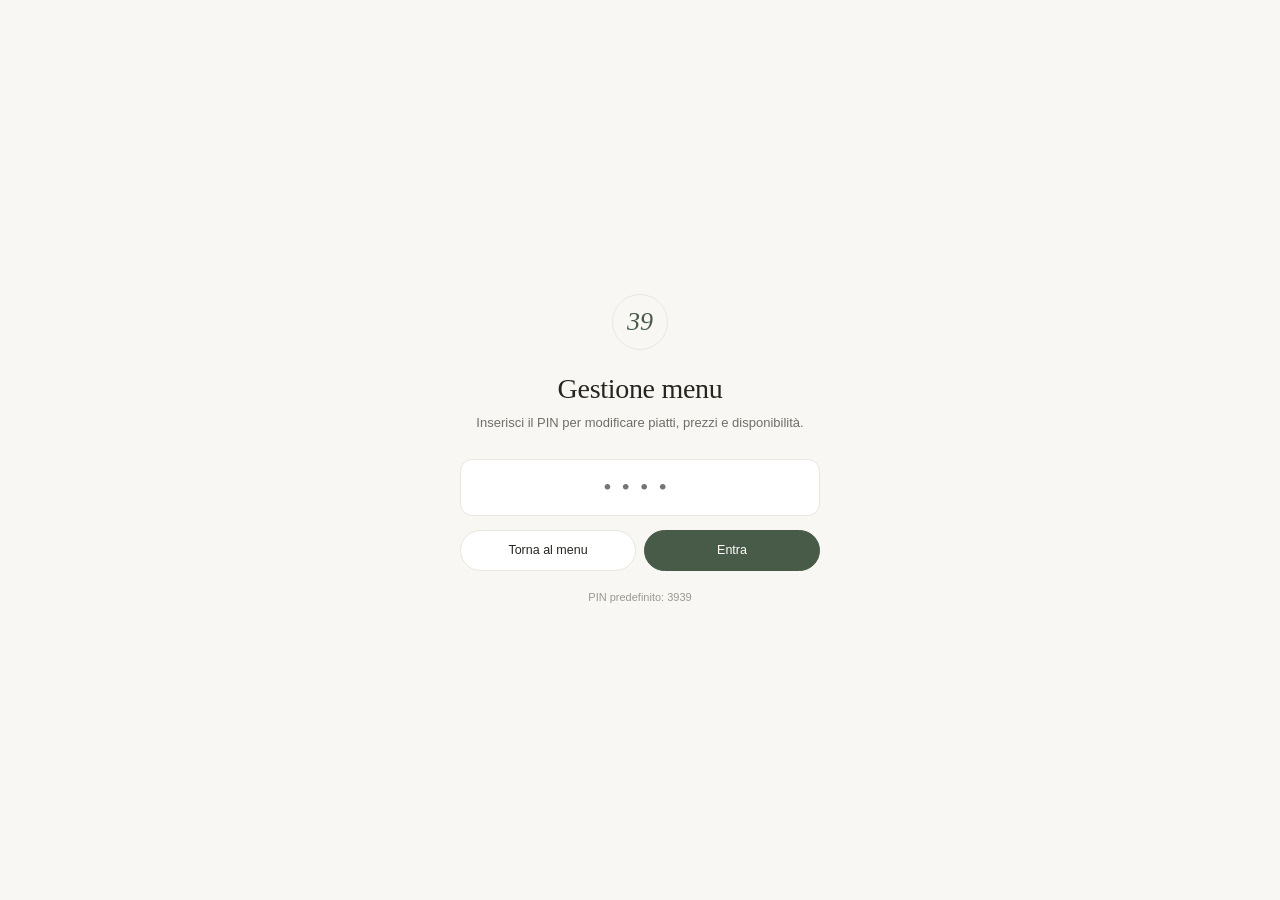
==== commit 1a64c970: "Perfezionamento ultra-minimal: rimozione icone, categorie chiuse di default, animazioni fluide e adm" ====
--- a/admin.html
+++ b/admin.html
@@ -5,53 +5,46 @@
   <meta name="viewport" content="width=device-width, initial-scale=1" />
   <meta name="theme-color" content="#f8f7f4" />
   <meta name="robots" content="noindex, nofollow" />
-  
+
   <title>Gestione menu — 39 Café & Bistrot</title>
 
-  <!-- Foglio di Stile Minimal Paper & Ink -->
   <link rel="stylesheet" href="style.css" />
 </head>
 <body>
 
-  <!-- Schermata di Sblocco PIN (se non autenticato) -->
-  <div id="admin-auth-screen" style="display: none; padding: 60px 15px;">
-    <div class="modal" style="margin: auto; max-width: 380px; text-align: center;">
-      <div class="brand-mark" style="margin-top: 5px;">39</div>
-      <h2 style="margin-bottom: 6px;">Area Ristorante</h2>
-      <p style="font-size: 12px; color: var(--muted); margin-bottom: 20px;">
-        Inserisci il PIN del ristorante per modificare prezzi, disponibilità e piatti in tempo reale.
-      </p>
+  <!-- Accesso con PIN -->
+  <div id="admin-auth-screen" class="auth" style="display: none;">
+    <div class="auth-card">
+      <div class="brand-mark">39</div>
+      <h1>Gestione menu</h1>
+      <p>Inserisci il PIN per modificare piatti, prezzi e disponibilità.</p>
 
       <form id="admin-pin-login-form">
-        <input 
-          type="password" 
-          id="admin-standalone-pin-input" 
-          placeholder="••••" 
-          maxlength="8" 
-          style="text-align: center; font-size: 26px; letter-spacing: 6px; padding: 10px; margin-bottom: 8px;"
+        <input
+          type="password"
+          id="admin-standalone-pin-input"
+          class="pin-input"
+          placeholder="••••"
+          maxlength="8"
+          autocomplete="off"
+          aria-label="PIN"
           autofocus
         />
-        <p style="font-size: 11px; color: var(--muted); margin-bottom: 18px;">
-          PIN predefinito: <strong>3939</strong>
-        </p>
-
-        <div style="display: flex; gap: 8px;">
-          <a href="index.html" class="btn" style="flex: 1;">← Menu</a>
-          <button type="submit" class="btn primary" style="flex: 1;">Entra</button>
+        <div class="auth-actions">
+          <a href="index.html" class="btn">Torna al menu</a>
+          <button type="submit" class="btn primary">Entra</button>
         </div>
       </form>
+
+      <p class="auth-hint">PIN predefinito: 3939</p>
     </div>
   </div>
 
-  <!-- Dashboard Admin Principale (visibile dopo PIN) -->
-  <main class="admin" id="admin-dashboard-screen" style="display: none;">
-    <!-- Popolato dinamicamente da admin.js -->
-  </main>
+  <!-- Dashboard (popolata da admin.js) -->
+  <main class="admin" id="admin-dashboard-screen" style="display: none;"></main>
 
-  <!-- Contenitore Notifiche Toast -->
   <div class="toast-container" aria-live="polite"></div>
 
-  <!-- Scripts -->
   <script src="js/data.js"></script>
   <script src="js/sync.js"></script>
   <script src="js/admin.js"></script>
--- a/style.css
+++ b/style.css
@@ -1,74 +1,83 @@
 /* ==========================================================================
-   39 CAFÉ & BISTROT - MINIMAL PAPER & INK DESIGN SYSTEM
-   Stile minimalista, caldo ed editoriale per menu digitale e pannello admin.
+   39 CAFÉ & BISTROT — DESIGN SYSTEM MINIMALE
+   Carta, inchiostro e un solo accento verde. Nessuna icona decorativa.
    ========================================================================== */
 
 :root {
   --bg: #f8f7f4;
   --paper: #ffffff;
-  --ink: #292923;
-  --muted: #89877e;
-  --line: #e9e8e2;
+  --ink: #26261f;
+  --ink-soft: #6f6e66;
+  --muted: #9a988f;
+  --line: #e8e6df;
+  --line-soft: #f0eee8;
   --green: #485b49;
-  --green-hover: #3a4a3b;
-  --radius: 12px;
-  --radius-sm: 8px;
+  --green-hover: #394a3a;
+  --green-tint: #eef1ec;
+  --danger: #a43a32;
+
+  --radius: 14px;
+  --radius-sm: 9px;
+
   --font-serif: Georgia, "Times New Roman", serif;
-  --font-sans: Arial, -apple-system, BlinkMacSystemFont, "Segoe UI", Roboto, sans-serif;
-  --shadow-sm: 0 1px 3px rgba(0, 0, 0, 0.04);
-  --shadow-modal: 0 12px 35px rgba(32, 32, 25, 0.2);
-}
-
-* {
-  box-sizing: border-box;
-}
+  --font-sans: -apple-system, BlinkMacSystemFont, "Segoe UI", Roboto, Helvetica, Arial, sans-serif;
+
+  --ease: cubic-bezier(0.22, 1, 0.36, 1);
+}
+
+*, *::before, *::after { box-sizing: border-box; }
+
+html { -webkit-text-size-adjust: 100%; }
 
 body {
   margin: 0;
   background: var(--bg);
   color: var(--ink);
-  font: 14px/1.5 var(--font-sans);
+  font: 14px/1.55 var(--font-sans);
   -webkit-font-smoothing: antialiased;
 }
 
-button, input, textarea, select {
-  font: inherit;
-}
-
-button {
-  cursor: pointer;
-}
-
-a {
-  color: inherit;
-  text-decoration: none;
+h1, h2, h3, p { margin: 0; }
+button, input, textarea, select { font: inherit; color: inherit; }
+button { cursor: pointer; }
+a { color: inherit; text-decoration: none; }
+
+:focus-visible {
+  outline: 2px solid var(--green);
+  outline-offset: 2px;
+}
+
+@keyframes rise {
+  from { opacity: 0; transform: translateY(14px); }
+  to   { opacity: 1; transform: none; }
+}
+
+@keyframes fade {
+  from { opacity: 0; }
+  to   { opacity: 1; }
 }
 
 /* ==========================================================================
-   LAYOUT PAGINA PUBBLICA
+   MENÙ PUBBLICO
    ========================================================================== */
 
 .page {
-  max-width: 780px;
-  margin: auto;
-  padding: 34px 22px 70px;
+  max-width: 720px;
+  margin: 0 auto;
+  padding: 28px 22px 70px;
 }
 
 .brand {
-  padding: 40px 0 28px;
   text-align: center;
+  padding-bottom: 8px;
 }
 
 .brand-photo {
-  width: 100%;
-  height: 180px;
+  height: 220px;
   border-radius: var(--radius);
-  background: #e8e5df;
-  display: grid;
-  place-items: center;
-  color: #999;
   overflow: hidden;
-  margin-bottom: 5px;
+  background: #e9e6df;
+  animation: fade 0.8s var(--ease) both;
 }
 
 .brand-photo img {
@@ -76,720 +85,829 @@
   height: 100%;
   object-fit: cover;
   display: block;
-}
+  transform: scale(1.04);
+  animation: settle 1.6s var(--ease) forwards;
+}
+
+@keyframes settle { to { transform: scale(1); } }
 
 .brand-mark {
-  width: 54px;
-  height: 54px;
-  margin: 25px auto 12px;
-  border: 1px solid #aaa99f;
+  width: 56px;
+  height: 56px;
+  margin: -28px auto 14px;
+  position: relative;
   border-radius: 50%;
+  background: var(--bg);
+  border: 1px solid var(--line);
   display: grid;
   place-items: center;
-  color: #7d8176;
-  font: italic 27px var(--font-serif);
-  line-height: 1;
+  color: var(--green);
+  font: italic 26px/1 var(--font-serif);
+  animation: rise 0.7s 0.1s var(--ease) both;
 }
 
 .brand h1 {
-  font: 32px/1.1 var(--font-serif);
-  font-weight: 400;
-  margin: 0 0 8px;
-  letter-spacing: -0.4px;
-  color: var(--ink);
+  font: 400 34px/1.1 var(--font-serif);
+  letter-spacing: -0.5px;
+  margin-bottom: 8px;
+  animation: rise 0.7s 0.18s var(--ease) both;
 }
 
 .brand p {
-  font: 14px var(--font-serif);
-  color: var(--muted);
-  margin: 0;
+  font: italic 15px/1.4 var(--font-serif);
+  color: var(--ink-soft);
+  animation: rise 0.7s 0.26s var(--ease) both;
 }
 
 .brand-meta {
-  font-size: 11px;
-  color: var(--muted);
-  margin-top: 10px;
-  display: flex;
-  justify-content: center;
-  gap: 14px;
-  flex-wrap: wrap;
-}
-
-/* Controls: Ricerca e Filtri */
-.controls-wrap {
-  margin: 18px 0 16px;
-}
-
-.search-box {
-  position: relative;
-  margin-bottom: 12px;
-}
-
-.search-box input {
+  margin-top: 14px;
+  font-size: 11.5px;
+  letter-spacing: 0.3px;
+  color: var(--muted);
+  animation: rise 0.7s 0.34s var(--ease) both;
+}
+
+.brand-meta span + span::before {
+  content: "";
+  display: inline-block;
+  width: 3px;
+  height: 3px;
+  margin: 0 10px 2px;
+  border-radius: 50%;
+  background: var(--muted);
+}
+
+.brand-meta span:empty { display: none; }
+
+/* Ricerca e filtri */
+.controls {
+  margin: 30px 0 6px;
+  animation: rise 0.7s 0.42s var(--ease) both;
+}
+
+.search {
   width: 100%;
-  padding: 10px 14px 10px 36px;
+  padding: 13px 16px;
   background: var(--paper);
   border: 1px solid var(--line);
-  border-radius: var(--radius-sm);
-  color: var(--ink);
-  font-size: 13px;
+  border-radius: 12px;
+  font-size: 14px;
   outline: none;
-  transition: border-color 0.15s ease;
-}
-
-.search-box input:focus {
-  border-color: #aaa99f;
-}
-
-.search-box input::placeholder {
-  color: #a4a29a;
-}
-
-.search-box .search-icon {
-  position: absolute;
-  left: 12px;
-  top: 50%;
-  transform: translateY(-50%);
-  font-size: 13px;
-  color: var(--muted);
-  pointer-events: none;
-}
-
-.diet-chips {
+  transition: border-color 0.25s, box-shadow 0.25s;
+}
+
+.search::placeholder { color: var(--muted); }
+
+.search:focus {
+  border-color: var(--green);
+  box-shadow: 0 0 0 4px rgba(72, 91, 73, 0.08);
+}
+
+.chips {
   display: flex;
-  gap: 6px;
+  gap: 8px;
   flex-wrap: wrap;
-  align-items: center;
-}
-
-.diet-chip {
-  padding: 5px 12px;
+  margin-top: 12px;
+}
+
+.chip {
+  padding: 6px 14px;
   border: 1px solid var(--line);
-  border-radius: 20px;
-  background: var(--paper);
-  color: var(--muted);
-  font-size: 11px;
-  cursor: pointer;
-  transition: all 0.15s ease;
-}
-
-.diet-chip:hover {
-  border-color: #ccc;
-  color: var(--ink);
-}
-
-.diet-chip.active {
+  border-radius: 999px;
+  background: transparent;
+  color: var(--ink-soft);
+  font-size: 12px;
+  transition: all 0.25s var(--ease);
+}
+
+.chip:hover { border-color: var(--green); color: var(--green); }
+
+.chip.active {
   background: var(--green);
+  border-color: var(--green);
   color: #fff;
-  border-color: var(--green);
-}
-
-/* Menu label & Live Status */
+}
+
+/* Intestazione elenco */
 .menu-label {
   display: flex;
   justify-content: space-between;
+  align-items: center;
+  margin: 34px 0 4px;
+  padding-bottom: 14px;
+  border-bottom: 1px solid var(--ink);
+  animation: rise 0.7s 0.5s var(--ease) both;
+}
+
+.menu-label h2 {
+  font: 400 12px/1 var(--font-sans);
+  letter-spacing: 2.2px;
+  text-transform: uppercase;
+}
+
+.live {
+  display: inline-flex;
+  align-items: center;
+  gap: 7px;
+  font-size: 11px;
+  color: var(--muted);
+}
+
+.live-dot {
+  width: 6px;
+  height: 6px;
+  border-radius: 50%;
+  background: #b8b6ad;
+}
+
+.live-dot.online {
+  background: #4b8a52;
+  animation: pulse 2.6s ease-in-out infinite;
+}
+
+.live-dot.syncing { background: #d6a23c; }
+.live-dot.offline { background: #b8b6ad; }
+
+@keyframes pulse {
+  0%, 100% { box-shadow: 0 0 0 0 rgba(75, 138, 82, 0.35); }
+  50%      { box-shadow: 0 0 0 5px rgba(75, 138, 82, 0); }
+}
+
+/* Categorie (accordion animato) */
+#categories-content-container { animation: rise 0.7s 0.58s var(--ease) both; }
+
+.category { border-bottom: 1px solid var(--line); }
+
+.category-head {
+  width: 100%;
+  display: flex;
   align-items: baseline;
-  margin: 22px 0 13px;
-}
-
-.menu-label h2 {
-  font: 21px var(--font-serif);
-  margin: 0;
-  font-weight: 400;
-}
-
-.menu-label .live-status-pill {
+  gap: 12px;
+  padding: 22px 0;
+  background: none;
+  border: 0;
+  text-align: left;
+}
+
+.cat-name {
+  font: 400 21px/1.2 var(--font-serif);
+  letter-spacing: -0.2px;
+  transition: color 0.25s;
+}
+
+.category-head:hover .cat-name { color: var(--green); }
+
+.cat-count {
   font-size: 11px;
   color: var(--muted);
-  display: inline-flex;
-  align-items: center;
-  gap: 6px;
-}
-
-.live-dot {
-  width: 7px;
-  height: 7px;
-  border-radius: 50%;
-  display: inline-block;
-  background: #a1a1aa;
-}
-
-.live-dot.online {
-  background: #2e7d32;
-  box-shadow: 0 0 0 2px rgba(46, 125, 50, 0.2);
-}
-
-.live-dot.syncing {
-  background: #f59e0b;
-}
-
-.live-dot.offline {
-  background: #9ca3af;
-}
-
-/* Categorie Collapsible Accordion */
-.category {
-  margin: 9px 0;
-  border: 1px solid var(--line);
-  border-radius: var(--radius);
-  background: var(--paper);
-  overflow: hidden;
-  transition: box-shadow 0.15s ease;
-}
-
-.category summary {
-  list-style: none;
-  display: flex;
-  align-items: center;
-  justify-content: space-between;
-  padding: 18px 19px;
-  cursor: pointer;
-  font: 18px var(--font-serif);
-  user-select: none;
-}
-
-.category summary::-webkit-details-marker {
-  display: none;
-}
-
-.category summary::after {
-  content: '＋';
-  font: 20px Arial;
-  color: #777;
-  font-weight: 300;
-  line-height: 1;
-}
-
-.category[open] summary::after {
-  content: '−';
-}
-
-.category[open] summary {
-  border-bottom: 1px solid var(--line);
-}
-
-.category-body {
-  padding: 12px 19px 16px;
-}
+  letter-spacing: 0.4px;
+}
+
+.chevron {
+  margin-left: auto;
+  align-self: center;
+  width: 8px;
+  height: 8px;
+  border-right: 1.5px solid var(--ink-soft);
+  border-bottom: 1.5px solid var(--ink-soft);
+  transform: rotate(45deg) translate(-2px, -2px);
+  transition: transform 0.45s var(--ease);
+}
+
+.category.open .chevron { transform: rotate(225deg) translate(-2px, -2px); }
+
+.category-panel {
+  display: grid;
+  grid-template-rows: 0fr;
+  transition: grid-template-rows 0.5s var(--ease);
+}
+
+.category.open .category-panel { grid-template-rows: 1fr; }
+
+.category-inner { overflow: hidden; min-height: 0; }
+
+.category-body { padding-bottom: 14px; }
 
 .category-desc {
-  font-size: 11px;
-  color: var(--muted);
-  margin: 0 0 12px;
-  font-style: italic;
-}
-
-/* Piatti Singoli */
+  font: italic 13px/1.5 var(--font-serif);
+  color: var(--muted);
+  margin: -8px 0 6px;
+}
+
+/* Piatti */
 .dish {
   display: grid;
-  grid-template-columns: 1fr 92px;
+  grid-template-columns: 1fr auto;
+  gap: 18px;
+  align-items: center;
+  padding: 16px 0;
+  border-top: 1px solid var(--line-soft);
+  opacity: 0;
+  transform: translateY(8px);
+  transition: opacity 0.45s var(--ease), transform 0.45s var(--ease);
+}
+
+.category-body .dish:first-of-type { border-top: 0; }
+
+.category.open .dish {
+  opacity: 1;
+  transform: none;
+  transition-delay: calc(var(--i, 0) * 55ms + 120ms);
+}
+
+.dish h3 {
+  font: 400 17px/1.3 var(--font-serif);
+  display: flex;
+  align-items: baseline;
+  gap: 10px;
+  flex-wrap: wrap;
+}
+
+.dish-badge {
+  font: italic 12px var(--font-serif);
+  color: var(--green);
+}
+
+.sold {
+  font: 11px var(--font-sans);
+  letter-spacing: 0.6px;
+  text-transform: uppercase;
+  color: var(--danger);
+}
+
+.dish p {
+  margin-top: 5px;
+  font-size: 13px;
+  line-height: 1.5;
+  color: var(--ink-soft);
+}
+
+.dish-meta {
+  margin-top: 8px;
+  display: flex;
+  align-items: center;
   gap: 14px;
-  align-items: center;
-  padding: 14px 0;
-  border-bottom: 1px solid #f0efeb;
-}
-
-.dish:last-child {
+  flex-wrap: wrap;
+  font-size: 10.5px;
+  letter-spacing: 0.6px;
+  text-transform: uppercase;
+  color: var(--muted);
+}
+
+.price {
+  font: 15px var(--font-serif);
+  color: var(--green);
+  letter-spacing: 0.2px;
+}
+
+.dish-photo {
+  width: 96px;
+  height: 84px;
+  padding: 0;
   border: 0;
-  padding-bottom: 2px;
-}
-
-.dish h3 {
-  font: 16px var(--font-serif);
-  margin: 0;
-  font-weight: 400;
-  color: var(--ink);
-}
-
-.dish h3 .dish-badge {
-  font-family: var(--font-serif);
-  font-style: italic;
+  border-radius: 10px;
+  overflow: hidden;
+  background: #ebe9e2;
+}
+
+.dish-photo img {
+  width: 100%;
+  height: 100%;
+  object-fit: cover;
+  display: block;
+  transition: transform 0.6s var(--ease);
+}
+
+.dish-photo:hover img { transform: scale(1.07); }
+
+.dish.unavailable .dish-photo,
+.dish.unavailable h3 .name,
+.dish.unavailable p { opacity: 0.45; }
+
+.empty {
+  padding: 36px 10px;
+  text-align: center;
+  color: var(--muted);
+  font: italic 14px var(--font-serif);
+}
+
+.empty .btn { margin-top: 14px; font-style: normal; }
+
+.footer {
+  margin-top: 54px;
+  text-align: center;
   font-size: 11px;
-  color: var(--green);
-  margin-left: 6px;
-  font-weight: normal;
-}
-
-.dish p {
-  font-size: 12px;
-  color: #77766f;
-  margin: 5px 0;
-  line-height: 1.45;
-}
-
-.price {
-  font-size: 12px;
-  color: var(--green);
-  white-space: nowrap;
-  font-weight: 600;
-  margin-top: 4px;
-}
-
-.dish img {
-  width: 92px;
-  height: 78px;
-  object-fit: cover;
-  border-radius: 8px;
-  background: #ecebe5;
-  cursor: pointer;
-  transition: transform 0.15s ease, opacity 0.15s ease;
-}
-
-.dish img:hover {
-  transform: scale(1.02);
-}
-
-.allergens {
-  font-size: 9px;
-  color: #999;
-  display: block;
-  margin-top: 3px;
-  text-transform: uppercase;
-  letter-spacing: 0.3px;
-}
-
-.unavailable {
-  opacity: 0.48;
-}
-
-.empty {
-  padding: 25px;
-  text-align: center;
-  color: var(--muted);
-  font-size: 13px;
-}
-
-.footer {
-  text-align: center;
-  margin-top: 35px;
-  color: #aaa;
-  font-size: 10px;
-  line-height: 1.6;
+  line-height: 1.8;
+  color: var(--muted);
 }
 
 .admin-link {
   display: inline-block;
-  margin-top: 15px;
-  color: #8a887f;
-  font-size: 10px;
-  text-decoration: underline;
-  text-underline-offset: 3px;
-  cursor: pointer;
+  margin-top: 10px;
+  color: var(--muted);
+  border-bottom: 1px solid var(--line);
+  transition: color 0.2s, border-color 0.2s;
+}
+
+.admin-link:hover { color: var(--green); border-color: var(--green); }
+
+.loading {
+  padding: 40px;
+  text-align: center;
+  color: var(--muted);
+  font: italic 14px var(--font-serif);
 }
 
 /* ==========================================================================
-   PANNELLO ADMIN & GESTIONE
+   COMPONENTI CONDIVISI
    ========================================================================== */
 
-.admin {
-  max-width: 840px;
-  margin: 35px auto;
-  padding: 0 20px 60px;
-}
-
-.admin-top {
-  display: flex;
-  justify-content: space-between;
-  align-items: center;
-  margin-bottom: 20px;
-  flex-wrap: wrap;
-  gap: 12px;
-}
-
-.admin h1 {
-  font: 30px var(--font-serif);
-  font-weight: 400;
-  margin: 6px 0;
-  letter-spacing: -0.3px;
-}
-
-.admin p {
-  color: var(--muted);
-  font-size: 12px;
-  margin: 0;
-}
-
-.admin small {
-  color: var(--muted);
-  letter-spacing: 0.8px;
-  font-size: 10px;
-  text-transform: uppercase;
-}
-
 .btn {
+  display: inline-flex;
+  align-items: center;
+  justify-content: center;
+  gap: 6px;
+  padding: 9px 16px;
+  background: var(--paper);
   border: 1px solid var(--line);
-  border-radius: 8px;
-  padding: 9px 13px;
-  background: white;
+  border-radius: 999px;
   color: var(--ink);
-  font-size: 12px;
-  transition: all 0.15s ease;
-  display: inline-flex;
-  align-items: center;
-  gap: 5px;
-  justify-content: center;
-  text-decoration: none;
-}
-
-.btn:hover {
-  background: #fbfbf9;
-  border-color: #d8d6ce;
-}
+  font-size: 12.5px;
+  line-height: 1.2;
+  white-space: nowrap;
+  transition: all 0.25s var(--ease);
+}
+
+.btn:hover { border-color: var(--ink); }
+.btn:active { transform: scale(0.97); }
 
 .btn.primary {
   background: var(--green);
-  color: white;
   border-color: var(--green);
-}
-
-.btn.primary:hover {
-  background: var(--green-hover);
-  border-color: var(--green-hover);
-}
-
-.btn.sm {
-  padding: 6px 10px;
+  color: #fff;
+}
+
+.btn.primary:hover { background: var(--green-hover); border-color: var(--green-hover); }
+
+.btn.ghost { background: transparent; border-color: transparent; color: var(--ink-soft); }
+.btn.ghost:hover { color: var(--ink); border-color: transparent; background: rgba(0, 0, 0, 0.04); }
+
+.btn.danger { color: var(--danger); background: transparent; border-color: transparent; }
+.btn.danger:hover { background: rgba(164, 58, 50, 0.08); border-color: transparent; }
+
+.btn.sm { padding: 6px 13px; font-size: 12px; }
+.btn[disabled] { opacity: 0.35; pointer-events: none; }
+
+/* Campi */
+.field { display: block; margin-bottom: 16px; }
+
+.field > span {
+  display: block;
+  margin-bottom: 6px;
   font-size: 11px;
-}
-
-.btn.danger {
-  color: #b91c1c;
-  border-color: #fca5a5;
-  background: #fef2f2;
-}
-
-.btn.danger:hover {
-  background: #fee2e2;
-  border-color: #f87171;
-}
-
-.admin-actions {
-  display: flex;
-  gap: 8px;
-  margin: 16px 0;
-  flex-wrap: wrap;
-}
-
-.admin-tabs {
-  display: flex;
-  gap: 6px;
-  border-bottom: 1px solid var(--line);
-  margin-bottom: 18px;
-  overflow-x: auto;
-  padding-bottom: 4px;
-}
-
-.admin-tab {
-  padding: 8px 14px;
-  border-radius: 8px;
-  border: 1px solid transparent;
-  background: transparent;
+  letter-spacing: 0.4px;
+  color: var(--ink-soft);
+}
+
+.field input[type="text"],
+.field input[type="url"],
+.field input[type="number"],
+.field input[type="password"],
+.field textarea,
+.field select {
+  display: block;
+  width: 100%;
+  padding: 10px 12px;
+  background: #fcfcfa;
+  border: 1px solid var(--line);
+  border-radius: var(--radius-sm);
+  font-size: 14px;
+  outline: none;
+  transition: border-color 0.2s, box-shadow 0.2s, background 0.2s;
+}
+
+.field input:focus,
+.field textarea:focus,
+.field select:focus {
+  background: #fff;
+  border-color: var(--green);
+  box-shadow: 0 0 0 4px rgba(72, 91, 73, 0.08);
+}
+
+.field textarea { resize: vertical; min-height: 78px; }
+.field small { display: block; margin-top: 5px; font-size: 11px; color: var(--muted); }
+
+.field-row { display: grid; grid-template-columns: 1fr 1fr; gap: 14px; }
+
+/* Scelta a pillola (checkbox) */
+.choices { display: flex; gap: 8px; flex-wrap: wrap; }
+
+.choice { position: relative; cursor: pointer; }
+.choice input { position: absolute; opacity: 0; pointer-events: none; }
+
+.choice span {
+  display: inline-block;
+  padding: 6px 14px;
+  border: 1px solid var(--line);
+  border-radius: 999px;
   font-size: 12px;
-  color: var(--muted);
-  cursor: pointer;
-  white-space: nowrap;
-}
-
-.admin-tab:hover {
-  color: var(--ink);
-}
-
-.admin-tab.active {
-  background: var(--paper);
-  border-color: var(--line);
-  color: var(--ink);
-  font-weight: 600;
-}
-
-.admin-cat {
-  margin: 14px 0;
-  background: white;
-  border: 1px solid var(--line);
-  border-radius: 10px;
-  overflow: hidden;
-}
-
-.admin-cat h2 {
-  font: 17px var(--font-serif);
-  padding: 12px 15px;
-  margin: 0;
-  border-bottom: 1px solid var(--line);
-  display: flex;
-  justify-content: space-between;
-  align-items: center;
-  font-weight: 400;
-  gap: 10px;
-  flex-wrap: wrap;
-}
-
-.admin-row {
-  display: grid;
-  grid-template-columns: 1fr auto auto auto;
-  gap: 10px;
-  align-items: center;
-  padding: 10px 14px;
-  border-bottom: 1px solid #f1f0eb;
-}
-
-.admin-row:last-child {
-  border: 0;
-}
-
-.admin-row b {
-  font: 14px var(--font-serif);
-  font-weight: 400;
-  color: var(--ink);
-}
-
-.admin-row small {
-  display: block;
-  color: var(--muted);
-  font-size: 10px;
-  line-height: 1.35;
-  margin-top: 2px;
-}
-
-.admin-row-thumb {
-  width: 36px;
-  height: 36px;
-  border-radius: 6px;
-  object-fit: cover;
-  background: #ecebe5;
-  margin-right: 10px;
-  float: left;
-}
-
-.admin-price-box {
-  display: flex;
-  align-items: center;
-  gap: 3px;
-}
-
-.admin-price-input {
-  width: 58px;
-  padding: 4px 6px;
-  font-size: 12px;
-  border: 1px solid var(--line);
-  border-radius: 5px;
-  color: var(--green);
-  font-weight: 600;
-  background: #fafaf8;
-  text-align: right;
-}
-
-.admin-price-input:focus {
-  border-color: #aaa99f;
+  color: var(--ink-soft);
+  transition: all 0.2s var(--ease);
+}
+
+.choice input:checked + span { background: var(--green); border-color: var(--green); color: #fff; }
+.choice input:focus-visible + span { outline: 2px solid var(--green); outline-offset: 2px; }
+
+/* Interruttore */
+.switch { position: relative; display: inline-block; width: 38px; height: 22px; flex: none; cursor: pointer; }
+.switch input { position: absolute; opacity: 0; width: 100%; height: 100%; margin: 0; cursor: pointer; }
+
+.switch i {
+  position: absolute;
+  inset: 0;
+  border-radius: 999px;
+  background: #d9d7cf;
+  transition: background 0.3s var(--ease);
+  pointer-events: none;
+}
+
+.switch i::after {
+  content: "";
+  position: absolute;
+  top: 3px;
+  left: 3px;
+  width: 16px;
+  height: 16px;
+  border-radius: 50%;
   background: #fff;
-  outline: none;
-}
-
-.admin-avail-label {
-  display: inline-flex;
-  align-items: center;
-  gap: 5px;
-  font-size: 11px;
-  cursor: pointer;
-  user-select: none;
-}
-
-.admin-row-actions {
-  display: flex;
-  gap: 5px;
-}
+  box-shadow: 0 1px 3px rgba(0, 0, 0, 0.2);
+  transition: transform 0.3s var(--ease);
+}
+
+.switch input:checked + i { background: var(--green); }
+.switch input:checked + i::after { transform: translateX(16px); }
+.switch input:focus-visible + i { outline: 2px solid var(--green); outline-offset: 2px; }
 
 /* Modale */
 .modal-bg {
   position: fixed;
   inset: 0;
-  background: rgba(32, 32, 25, 0.55);
+  z-index: 9999;
   display: grid;
   place-items: center;
-  padding: 15px;
-  z-index: 9999;
-  backdrop-filter: blur(2px);
+  padding: 16px;
+  background: rgba(30, 30, 24, 0.5);
+  backdrop-filter: blur(3px);
+  animation: fade 0.25s ease both;
 }
 
 .modal {
-  width: min(480px, 100%);
+  width: min(500px, 100%);
   max-height: 92vh;
   overflow-y: auto;
+  padding: 28px;
   background: var(--bg);
-  padding: 24px;
-  border-radius: var(--radius);
-  box-shadow: var(--shadow-modal);
-}
-
-.modal h2 {
-  font: 23px var(--font-serif);
-  margin: 0 0 16px;
-  font-weight: 400;
-}
-
-.modal label {
-  display: block;
-  font-size: 11px;
-  margin: 12px 0 4px;
-  color: var(--ink);
-}
-
-.modal input,
-.modal textarea,
-.modal select {
-  display: block;
-  width: 100%;
-  padding: 9px 11px;
-  margin-top: 4px;
-  border: 1px solid var(--line);
-  border-radius: 7px;
-  background: #fff;
-  color: var(--ink);
-  font-size: 13px;
-  outline: none;
-}
-
-.modal input:focus,
-.modal textarea:focus,
-.modal select:focus {
-  border-color: #aaa99f;
-}
-
-.modal textarea {
-  resize: vertical;
-}
-
-.modal-checkbox-row {
+  border-radius: 18px;
+  box-shadow: 0 24px 60px rgba(30, 30, 24, 0.28);
+  animation: rise 0.4s var(--ease) both;
+}
+
+.modal h2 { font: 400 24px/1.2 var(--font-serif); margin-bottom: 20px; letter-spacing: -0.2px; }
+
+.modal-section {
+  margin: 22px 0 14px;
+  padding-top: 18px;
+  border-top: 1px solid var(--line);
+  font-size: 10.5px;
+  letter-spacing: 1.6px;
+  text-transform: uppercase;
+  color: var(--muted);
+}
+
+.modal-actions {
   display: flex;
   align-items: center;
   gap: 8px;
-  margin: 14px 0 6px;
-  font-size: 12px;
-}
-
-.modal-checkbox-row input {
-  width: auto;
-  margin: 0;
-}
-
-.modal-buttons {
-  display: flex;
-  justify-content: flex-end;
-  gap: 8px;
-  margin-top: 20px;
-}
+  margin-top: 24px;
+}
+
+.modal-actions .spacer { flex: 1; }
+
+.modal-photo { width: 100%; height: 220px; margin-bottom: 18px; border-radius: 12px; overflow: hidden; background: #ebe9e2; }
+.modal-photo img { width: 100%; height: 100%; object-fit: cover; display: block; }
+
+.modal-title { display: flex; justify-content: space-between; align-items: baseline; gap: 14px; margin-bottom: 8px; }
+.modal-title h2 { margin: 0; }
+.modal-text { font-size: 14px; line-height: 1.6; color: var(--ink-soft); margin: 10px 0 18px; }
+.modal-note { padding: 12px 14px; background: var(--paper); border: 1px solid var(--line); border-radius: var(--radius-sm); font-size: 12px; color: var(--ink-soft); }
 
 /* Toast */
 .toast {
   position: fixed;
-  bottom: 20px;
   left: 50%;
+  bottom: 24px;
   transform: translateX(-50%);
-  background: #303f32;
-  color: white;
-  padding: 11px 16px;
-  border-radius: 8px;
-  font-size: 12px;
   z-index: 100000;
   max-width: 90vw;
-  box-shadow: 0 4px 12px rgba(0, 0, 0, 0.15);
-  animation: toastFadeIn 0.2s ease forwards;
-}
-
-@keyframes toastFadeIn {
-  from { opacity: 0; transform: translate(-50%, 8px); }
-  to { opacity: 1; transform: translate(-50%, 0); }
-}
-
-.loading {
-  padding: 30px;
+  padding: 11px 20px;
+  background: var(--ink);
+  color: #fff;
+  border-radius: 999px;
+  font-size: 12.5px;
+  box-shadow: 0 8px 24px rgba(0, 0, 0, 0.18);
+  animation: toast-in 0.35s var(--ease) both;
+}
+
+@keyframes toast-in {
+  from { opacity: 0; transform: translate(-50%, 10px); }
+  to   { opacity: 1; transform: translate(-50%, 0); }
+}
+
+/* ==========================================================================
+   PANNELLO DI GESTIONE
+   ========================================================================== */
+
+.auth {
+  min-height: 100vh;
+  display: grid;
+  place-items: center;
+  padding: 24px;
+}
+
+.auth-card {
+  width: min(360px, 100%);
   text-align: center;
-  color: var(--muted);
-  font-family: var(--font-serif);
-}
-
-/* QR Box */
-.qr-card {
-  background: #fff;
+  animation: rise 0.6s var(--ease) both;
+}
+
+.auth-card .brand-mark { margin: 0 auto 22px; animation: none; }
+.auth-card h1 { font: 400 28px/1.2 var(--font-serif); margin-bottom: 8px; letter-spacing: -0.3px; }
+.auth-card p { font-size: 13px; color: var(--ink-soft); margin-bottom: 26px; }
+
+.pin-input {
+  width: 100%;
+  padding: 14px;
+  margin-bottom: 14px;
+  background: var(--paper);
+  border: 1px solid var(--line);
+  border-radius: 12px;
+  text-align: center;
+  font: 24px var(--font-serif);
+  letter-spacing: 10px;
+  outline: none;
+  transition: border-color 0.2s, box-shadow 0.2s;
+}
+
+.pin-input:focus { border-color: var(--green); box-shadow: 0 0 0 4px rgba(72, 91, 73, 0.08); }
+
+.auth-actions { display: flex; gap: 8px; }
+.auth-actions .btn { flex: 1; padding: 12px; }
+.auth-hint { margin: 18px 0 0 !important; font-size: 11px !important; color: var(--muted) !important; }
+
+.admin {
+  max-width: 820px;
+  margin: 0 auto;
+  padding: 26px 22px 80px;
+  animation: fade 0.5s ease both;
+}
+
+.admin-top {
+  display: flex;
+  align-items: center;
+  justify-content: space-between;
+  gap: 14px;
+  padding-bottom: 22px;
+}
+
+.admin-brand { display: flex; align-items: center; gap: 12px; }
+
+.admin-brand .brand-mark {
+  width: 38px;
+  height: 38px;
+  margin: 0;
+  font-size: 18px;
+  animation: none;
+}
+
+.admin-brand strong { display: block; font: 400 18px/1.2 var(--font-serif); }
+.admin-brand small { font-size: 11px; color: var(--muted); }
+
+.admin-tools { display: flex; align-items: center; gap: 6px; }
+.admin-tools .live { margin-right: 10px; }
+
+.tabs {
+  display: flex;
+  gap: 26px;
+  border-bottom: 1px solid var(--line);
+  margin-bottom: 26px;
+  overflow-x: auto;
+  scrollbar-width: none;
+}
+
+.tabs::-webkit-scrollbar { display: none; }
+
+.tab {
+  position: relative;
+  padding: 10px 0 13px;
+  background: none;
+  border: 0;
+  white-space: nowrap;
+  font-size: 13px;
+  color: var(--muted);
+  transition: color 0.25s;
+}
+
+.tab:hover { color: var(--ink); }
+.tab.active { color: var(--ink); }
+
+.tab::after {
+  content: "";
+  position: absolute;
+  left: 0;
+  right: 0;
+  bottom: -1px;
+  height: 1.5px;
+  background: var(--green);
+  transform: scaleX(0);
+  transition: transform 0.4s var(--ease);
+}
+
+.tab.active::after { transform: scaleX(1); }
+
+.tab-body { animation: rise 0.45s var(--ease) both; }
+
+.toolbar { display: flex; align-items: center; justify-content: space-between; gap: 12px; margin-bottom: 18px; }
+
+.toolbar .filter {
+  flex: 1;
+  max-width: 300px;
+  padding: 9px 14px;
+  background: var(--paper);
+  border: 1px solid var(--line);
+  border-radius: 999px;
+  font-size: 13px;
+  outline: none;
+  transition: border-color 0.2s, box-shadow 0.2s;
+}
+
+.toolbar .filter:focus { border-color: var(--green); box-shadow: 0 0 0 4px rgba(72, 91, 73, 0.08); }
+
+/* Gruppo categoria */
+.group {
+  margin-bottom: 16px;
+  background: var(--paper);
   border: 1px solid var(--line);
   border-radius: var(--radius);
+  overflow: hidden;
+}
+
+.group-head {
+  display: flex;
+  align-items: center;
+  gap: 10px;
+  padding: 14px 18px;
+  border-bottom: 1px solid var(--line-soft);
+}
+
+.group-head h2 { font: 400 18px/1.2 var(--font-serif); }
+.group-head .count { font-size: 11px; color: var(--muted); }
+.group-head .spacer { flex: 1; }
+
+.item {
+  display: grid;
+  grid-template-columns: 1fr auto auto auto;
+  gap: 18px;
+  align-items: center;
+  padding: 13px 18px;
+  border-bottom: 1px solid var(--line-soft);
+  transition: background 0.2s;
+}
+
+.item:last-child { border-bottom: 0; }
+.item:hover { background: #fcfcfa; }
+.item.is-off .item-main { opacity: 0.5; }
+
+.item-main { min-width: 0; }
+
+.item-name { font: 400 15px/1.3 var(--font-serif); }
+
+.item-name .dish-badge { margin-left: 8px; }
+
+.item-desc {
+  margin-top: 2px;
+  font-size: 12px;
+  color: var(--muted);
+  white-space: nowrap;
+  overflow: hidden;
+  text-overflow: ellipsis;
+}
+
+.price-field {
+  display: flex;
+  align-items: center;
+  gap: 4px;
+  color: var(--muted);
+  font-size: 13px;
+}
+
+.price-field input {
+  width: 62px;
+  padding: 6px 8px;
+  background: transparent;
+  border: 1px solid transparent;
+  border-radius: 7px;
+  text-align: right;
+  font: 15px var(--font-serif);
+  color: var(--green);
+  outline: none;
+  transition: all 0.2s;
+}
+
+.price-field input:hover { border-color: var(--line); }
+.price-field input:focus { background: #fff; border-color: var(--green); }
+
+.group-empty { padding: 22px; text-align: center; font-size: 12.5px; color: var(--muted); }
+
+/* Riquadri impostazioni */
+.panel {
+  margin-bottom: 18px;
   padding: 24px;
-  text-align: center;
-  max-width: 420px;
-  margin: 0 auto;
-}
-
-.qr-card img {
-  width: 200px;
-  height: 200px;
-  margin: 15px auto;
-  border-radius: 8px;
+  background: var(--paper);
   border: 1px solid var(--line);
-  padding: 8px;
-  background: #fff;
-}
-
-/* Responsive (<520px) */
-@media(max-width: 520px) {
-  .page {
-    padding: 18px 14px 50px;
+  border-radius: var(--radius);
+}
+
+.panel h2 { font: 400 19px/1.2 var(--font-serif); margin-bottom: 4px; }
+.panel > .lead { font-size: 12.5px; color: var(--muted); margin-bottom: 20px; }
+.panel .btn-row { display: flex; gap: 8px; flex-wrap: wrap; margin-top: 4px; }
+
+.panel.narrow { max-width: 600px; }
+
+.panel .divider { margin: 20px 0 16px; border: 0; border-top: 1px solid var(--line-soft); }
+
+/* Elenco categorie */
+.cat-row {
+  display: grid;
+  grid-template-columns: auto 1fr auto;
+  gap: 16px;
+  align-items: center;
+  padding: 14px 18px;
+  border-bottom: 1px solid var(--line-soft);
+}
+
+.cat-row:last-child { border-bottom: 0; }
+.cat-row .num { font: 14px var(--font-serif); color: var(--muted); width: 18px; }
+.cat-row strong { font: 400 16px var(--font-serif); }
+.cat-row small { display: block; font-size: 12px; color: var(--muted); }
+.cat-row .row-actions { display: flex; gap: 2px; align-items: center; }
+
+/* QR */
+.qr-card { text-align: center; max-width: 420px; margin: 0 auto; }
+.qr-card img { width: 200px; height: 200px; margin: 18px auto; padding: 10px; background: #fff; border: 1px solid var(--line); border-radius: 12px; }
+.qr-url { font-size: 11px; color: var(--muted); word-break: break-all; margin-bottom: 20px; }
+
+/* ==========================================================================
+   RESPONSIVE
+   ========================================================================== */
+
+@media (max-width: 560px) {
+  .page { padding: 18px 16px 56px; }
+  .brand-photo { height: 170px; }
+  .brand h1 { font-size: 29px; }
+  .cat-name { font-size: 19px; }
+  .dish { gap: 14px; }
+  .dish-photo { width: 78px; height: 70px; }
+
+  .admin { padding: 18px 16px 60px; }
+  .admin-top { flex-wrap: wrap; }
+  .tabs { gap: 20px; }
+  .field-row { grid-template-columns: 1fr; gap: 0; }
+  .modal { padding: 22px; }
+
+  .item {
+    grid-template-columns: 1fr auto auto;
+    gap: 10px 14px;
   }
-  .brand {
-    padding: 25px 0 20px;
+
+  .item-main { grid-column: 1 / -1; }
+  .item-desc { white-space: normal; }
+  .item > .btn { justify-self: end; }
+  .toolbar { flex-direction: column; align-items: stretch; }
+  .toolbar .filter { max-width: none; }
+}
+
+@media (prefers-reduced-motion: reduce) {
+  *, *::before, *::after {
+    animation-duration: 0.01ms !important;
+    animation-delay: 0ms !important;
+    transition-duration: 0.01ms !important;
+    transition-delay: 0ms !important;
   }
-  .brand-photo {
-    height: 145px;
-  }
-  .brand h1 {
-    font-size: 28px;
-  }
-  .category summary {
-    padding: 16px;
-    font-size: 17px;
-  }
-  .dish {
-    grid-template-columns: 1fr 76px;
-    gap: 9px;
-  }
-  .dish img {
-    width: 76px;
-    height: 68px;
-  }
-  .dish h3 {
-    font-size: 15px;
-  }
-  .admin {
-    margin: 22px auto;
-    padding: 0 13px 45px;
-  }
-  .admin-top {
-    align-items: flex-start;
-  }
-  .admin h1 {
-    font-size: 26px;
-  }
-  .admin-row {
-    grid-template-columns: 1fr auto auto;
-    gap: 6px;
-  }
-  .admin-row .price,
-  .admin-price-box {
-    display: none;
-  }
-  .btn {
-    font-size: 10px;
-    padding: 8px 9px;
-  }
-}
-
-/* Print View for QR Code Table Markers */
+}
+
+/* Stampa segnatavolo */
 @media print {
-  body {
-    background: #fff;
-  }
-  .admin-top, .admin-actions, .admin-tabs, .btn, .footer, .toast, .brand-meta, .controls-wrap {
-    display: none !important;
-  }
-  .qr-card {
-    border: 2px solid #000;
-    margin: 40px auto;
-  }
-}
+  body { background: #fff; }
+  .admin-top, .tabs, .btn, .toast, .footer { display: none !important; }
+  .panel, .qr-card { border: 0; }
+}
